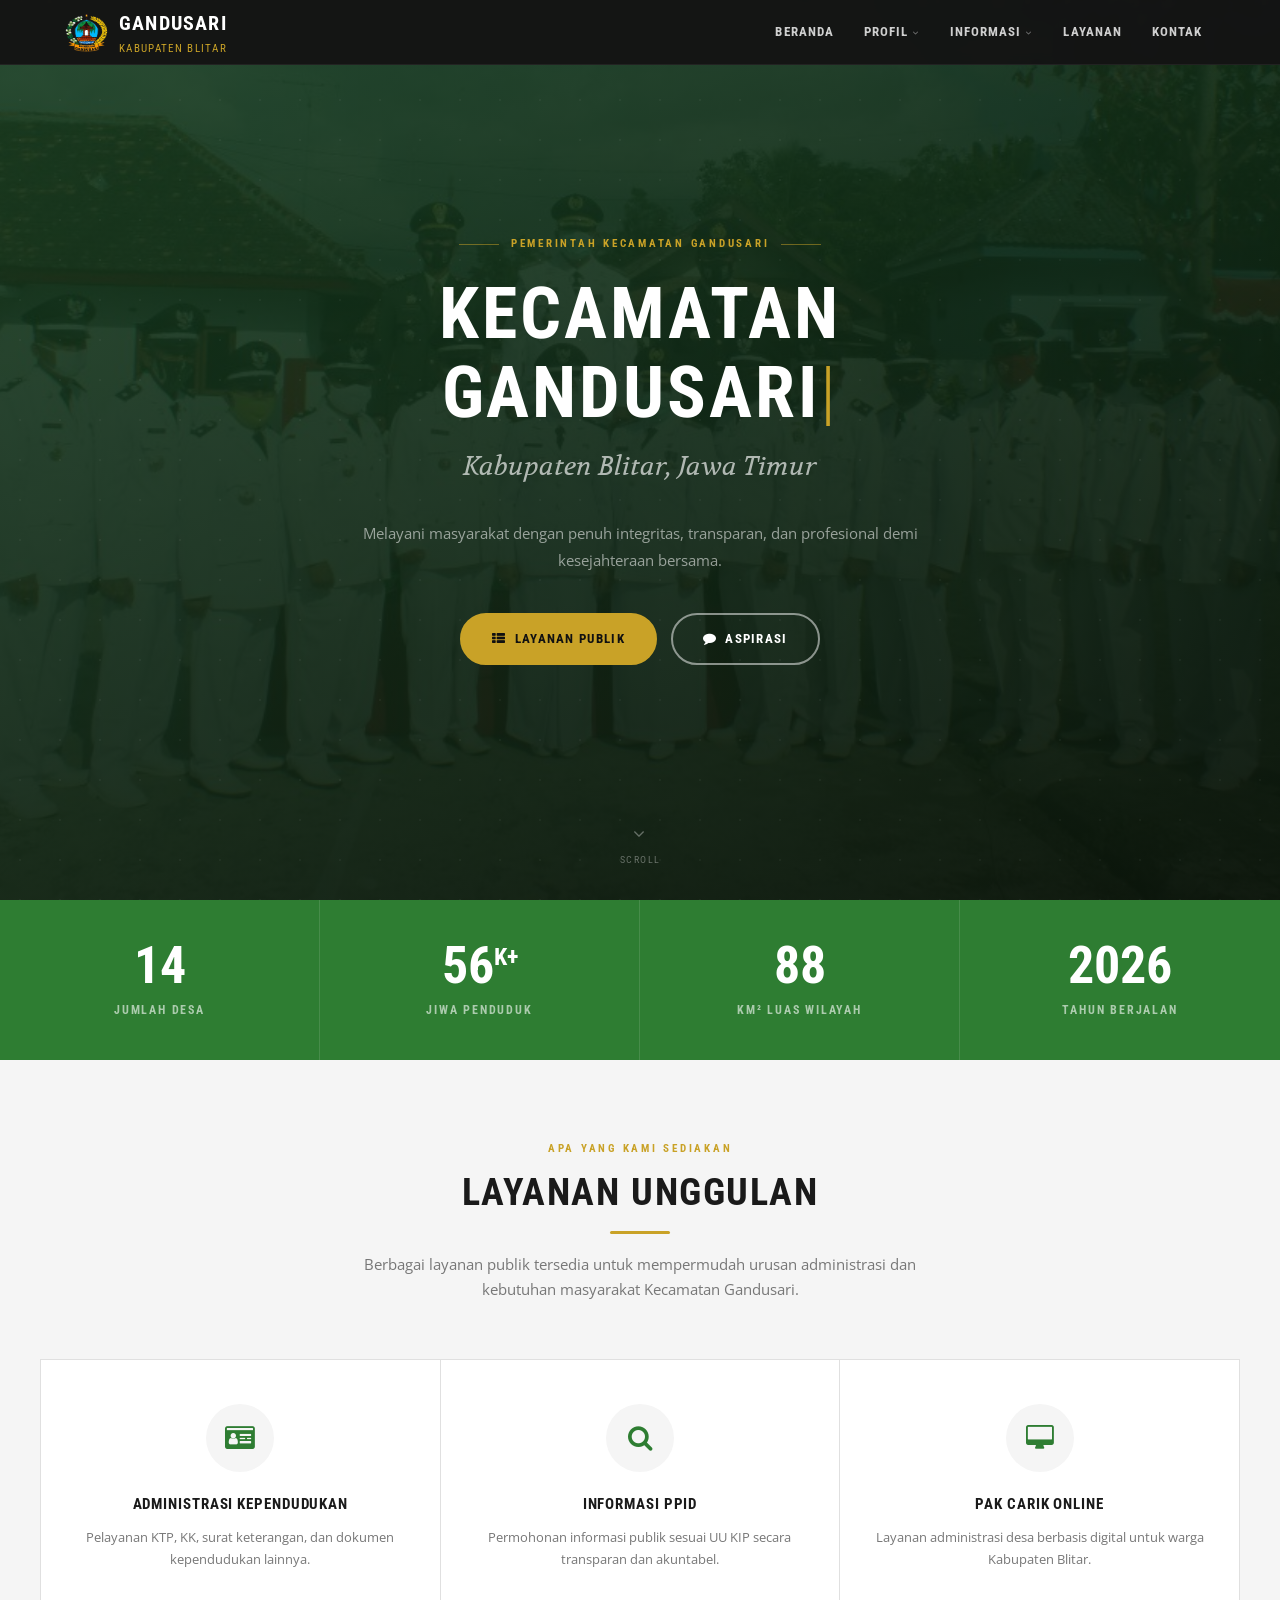
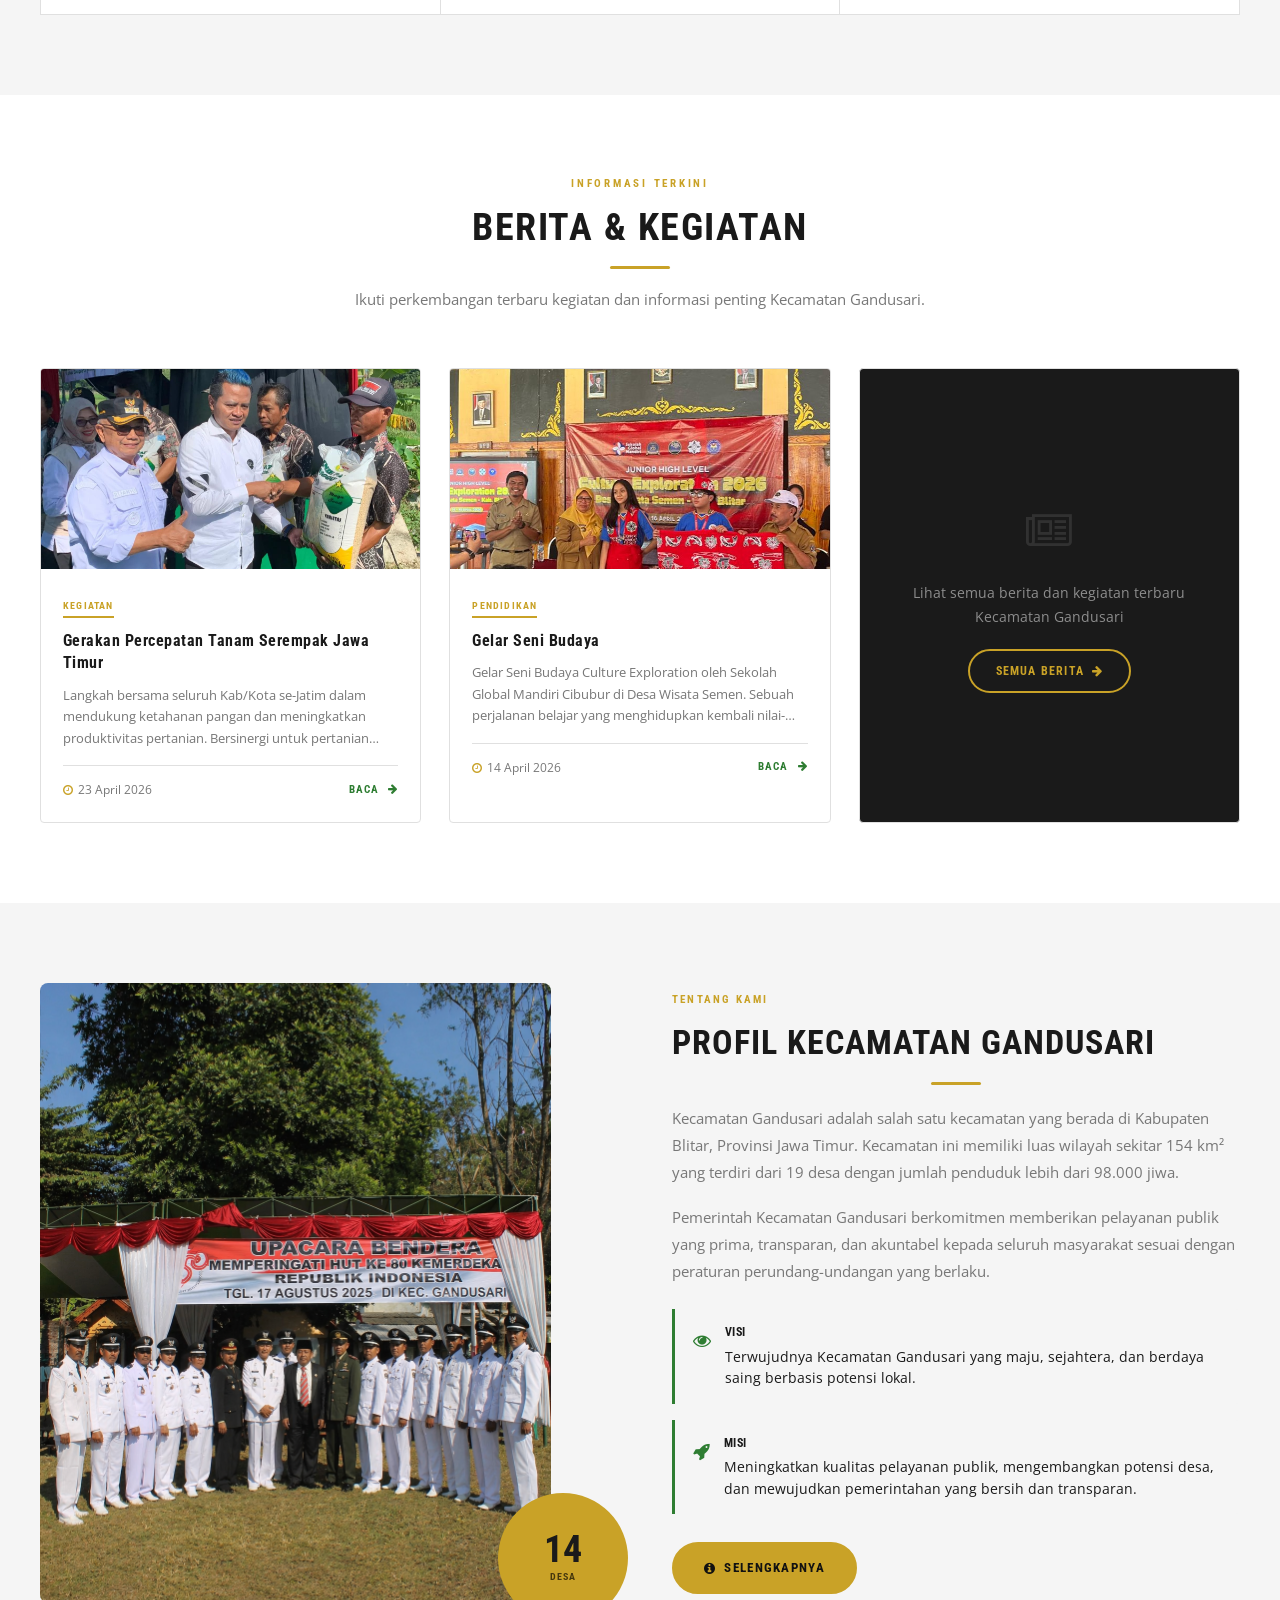
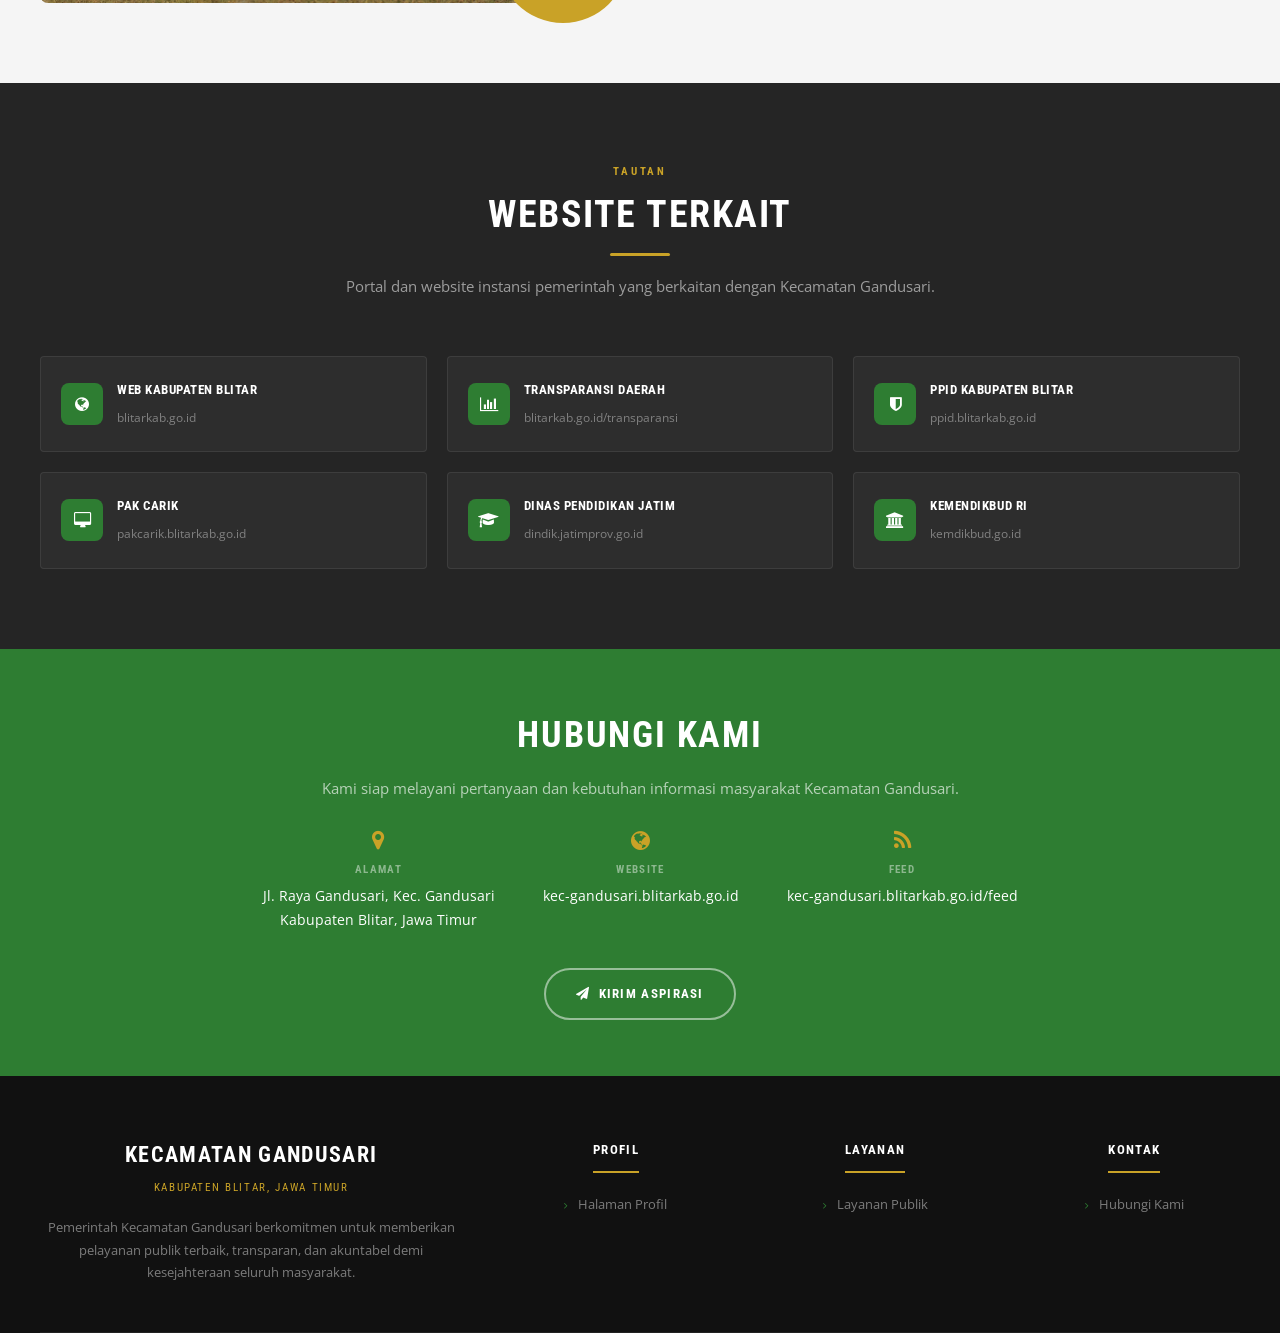
==== index.html @ 4ed790f5 "Add files via upload" ====
<!doctype html>
<html lang="id">
  <head>
    <meta charset="utf-8" />
    <meta name="viewport" content="width=device-width, initial-scale=1" />
    <title>Kecamatan Gandusari – Kabupaten Blitar</title>
    <link
      href="https://fonts.googleapis.com/css2?family=Roboto+Condensed:wght@400;700&family=Volkhov:ital@1&family=Open+Sans:wght@300;400;600;700&display=swap"
      rel="stylesheet"
    />
    <link
      href="https://cdnjs.cloudflare.com/ajax/libs/font-awesome/4.7.0/css/font-awesome.min.css"
      rel="stylesheet"
    />
    <link
      href="https://cdnjs.cloudflare.com/ajax/libs/animate.css/4.1.1/animate.min.css"
      rel="stylesheet"
    />
    <link rel="stylesheet" href="css/style.css" />
  </head>
  <body>
    <!-- PAGE LOADER -->
    <div class="page-loader" id="loader">
      <div class="loader-ring"></div>
    </div>

    <!-- NAVBAR -->
    <nav class="navbar" id="navbar">
      <div class="navbar-inner">
        <a href="index.html" class="navbar-brand">
          <div class="navbar-brand-icon">
            <img src="assets/logo.png" />
          </div>
          <div>
            Gandusari
            <span>Kabupaten Blitar</span>
          </div>
        </a>

        <ul class="nav-menu">
          <li class="nav-item">
            <a class="nav-link" href="index.html">Beranda</a>
          </li>
          <li class="nav-item">
            <a class="nav-link" href="profil.html"
              >Profil <i class="fa fa-angle-down"></i
            ></a>
            <ul class="dropdown-menu">
              <li><a href="profil.html#visi">Visi Misi</a></li>
              <li><a href="profil.html#lokasi">Lokasi</a></li>
              <li><a href="profil.html#peta">Peta Wilayah</a></li>
              <li><a href="tupoksi.html">Tupoksi</a></li>
            </ul>
          </li>
          <li class="nav-item">
            <a class="nav-link" href="#"
              >Informasi <i class="fa fa-angle-down"></i
            ></a>
            <ul class="dropdown-menu">
              <li><a href="berita.html">Berita</a></li>
              <li><a href="galeri.html">Galeri</a></li>
            </ul>
          </li>
          <li class="nav-item">
            <a class="nav-link" href="layanan.html">Layanan</a>
          </li>
          <li class="nav-item">
            <a class="nav-link" href="kontak.html">Kontak</a>
          </li>
        </ul>
      </div>
    </nav>

    <!-- HERO -->
    <section class="hero" id="home">
      <div class="hero-bg"></div>
      <div class="hero-pattern"></div>
      <div class="hero-particles" id="particles"></div>
      <div class="hero-content">
        <div class="hero-eyebrow">Pemerintah Kecamatan Gandusari</div>
        <h1 class="hero-title">Kecamatan<br />Gandusari</h1>
        <p class="hero-subtitle">Kabupaten Blitar, Jawa Timur</p>
        <p class="hero-desc">
          Melayani masyarakat dengan penuh integritas, transparan, dan
          profesional demi kesejahteraan bersama.
        </p>
        <div class="hero-btns">
          <a class="btn btn-gold" href="layanan.html">
            <i class="fa fa-th-list"></i> Layanan Publik
          </a>
          <a class="btn btn-outline-w" href="kontak.html">
            <i class="fa fa-comment"></i> Aspirasi
          </a>
        </div>
      </div>
      <div class="hero-scroll">
        <i class="fa fa-angle-down"></i>
        <span>Scroll</span>
      </div>
    </section>

    <!-- STATS -->
    <div class="stats-row">
      <div class="stat-item reveal stagger-1">
        <div class="stat-num">14</div>
        <div class="stat-label">Jumlah Desa</div>
      </div>
      <div class="stat-item reveal stagger-2">
        <div class="stat-num">56<sup>K+</sup></div>
        <div class="stat-label">Jiwa Penduduk</div>
      </div>
      <div class="stat-item reveal stagger-3">
        <div class="stat-num">88,23</div>
        <div class="stat-label">km² Luas Wilayah</div>
      </div>
      <div class="stat-item reveal stagger-4">
        <div class="stat-num">2026</div>
        <div class="stat-label">Tahun Berjalan</div>
      </div>
    </div>

    <!-- LAYANAN UNGGULAN -->
    <section class="section bg-gray" id="layanan">
      <div class="container">
        <div class="section-heading">
          <div class="eyebrow">Apa yang Kami Sediakan</div>
          <h2>Layanan Unggulan</h2>
          <div class="divider"></div>
          <p>
            Berbagai layanan publik tersedia untuk mempermudah urusan
            administrasi dan kebutuhan masyarakat Kecamatan Gandusari.
          </p>
        </div>
        <div class="service-grid">
          <a href="layanan.html" class="service-box reveal stagger-1">
            <div class="service-icon"><i class="fa fa-id-card"></i></div>
            <h4>Administrasi Kependudukan</h4>
            <p>
              Pelayanan KTP, KK, surat keterangan, dan dokumen kependudukan
              lainnya.
            </p>
          </a>
          <a
            href="https://ppid.blitarkab.go.id/"
            class="service-box reveal stagger-2"
          >
            <div class="service-icon"><i class="fa fa-search"></i></div>
            <h4>Informasi PPID</h4>
            <p>
              Permohonan informasi publik sesuai UU KIP secara transparan dan
              akuntabel.
            </p>
          </a>
          <a
            href="https://pakcarik.blitarkab.go.id/"
            class="service-box reveal stagger-4"
          >
            <div class="service-icon"><i class="fa fa-desktop"></i></div>
            <h4>Pak Carik Online</h4>
            <p>
              Layanan administrasi desa berbasis digital untuk warga Kabupaten
              Blitar.
            </p>
          </a>
        </div>
      </div>
    </section>

    <!-- BERITA TERKINI -->
    <section class="section" id="berita">
      <div class="container">
        <div class="section-heading">
          <div class="eyebrow">Informasi Terkini</div>
          <h2>Berita &amp; Kegiatan</h2>
          <div class="divider"></div>
          <p>
            Ikuti perkembangan terbaru kegiatan dan informasi penting Kecamatan
            Gandusari.
          </p>
        </div>
        <div class="news-grid">
          <!-- BERITA 1 -->
          <div class="news-card reveal stagger-1">
            <div
              class="news-thumb"
              style="background-image: url(assets/berita\ 1.jpg)"
            ></div>
            <div class="news-body">
              <span class="news-category">Kegiatan</span>
              <h4>
                <a href="#">Gerakan Percepatan Tanam Serempak Jawa Timur</a>
              </h4>
              <p>
                Langkah bersama seluruh Kab/Kota se-Jatim dalam mendukung
                ketahanan pangan dan meningkatkan produktivitas pertanian.
                Bersinergi untuk pertanian yang lebih maju dan sejahtera .
              </p>
              <div class="news-meta">
                <span class="news-date"
                  ><i class="fa fa-clock-o"></i>23 April 2026</span
                >
                <a class="read-more" href="berita.html"
                  >Baca <i class="fa fa-arrow-right"></i
                ></a>
              </div>
            </div>
          </div>

          <!-- BERITA 2 -->
          <div class="news-card reveal stagger-2">
            <div
              class="news-thumb"
              style="background-image: url(assets/berita\ 2.jpg)"
            ></div>
            <div class="news-body">
              <span class="news-category">Pendidikan</span>
              <h4><a href="#">Gelar Seni Budaya</a></h4>
              <p>
                Gelar Seni Budaya Culture Exploration oleh Sekolah Global
                Mandiri Cibubur di Desa Wisata Semen. Sebuah perjalanan belajar
                yang menghidupkan kembali nilai-nilai budaya, mempererat
                kebersamaan, dan menumbuhkan cinta terhadap kearifan lokal.
              </p>
              <div class="news-meta">
                <span class="news-date"
                  ><i class="fa fa-clock-o"></i>14 April 2026</span
                >
                <a class="read-more" href="berita.html"
                  >Baca <i class="fa fa-arrow-right"></i
                ></a>
              </div>
            </div>
          </div>

          <!-- CARD LIHAT SEMUA -->
          <div
            class="news-card reveal stagger-3"
            style="
              display: flex;
              align-items: center;
              justify-content: center;
              background: var(--dark);
              min-height: 320px;
            "
          >
            <div style="text-align: center; padding: 32px">
              <div
                style="
                  font-size: 40px;
                  color: rgba(255, 255, 255, 0.1);
                  margin-bottom: 16px;
                "
              >
                <i class="fa fa-newspaper-o"></i>
              </div>
              <p
                style="
                  color: rgba(255, 255, 255, 0.5);
                  font-size: 14px;
                  margin-bottom: 20px;
                "
              >
                Lihat semua berita dan kegiatan terbaru Kecamatan Gandusari
              </p>
              <a
                class="btn btn-outline-gold"
                href="berita.html"
                style="display: inline-flex; align-items: center; gap: 8px"
              >
                Semua Berita <i class="fa fa-arrow-right"></i>
              </a>
            </div>
          </div>
        </div>
      </div>
    </section>

    <!-- PROFIL / ABOUT -->
    <section class="section bg-gray" id="profil">
      <div class="container">
        <div class="about-grid">
          <div class="about-img-wrap reveal reveal-left">
            <div
              class="home-img"
              style="background-image: url(&quot;assets/foto profil.png&quot;)"
            ></div>
            <div class="about-badge">
              <strong>14</strong>
              <span>Desa</span>
            </div>
          </div>
          <div class="about-content reveal reveal-right">
            <div class="eyebrow">Tentang Kami</div>
            <h2>Profil Kecamatan Gandusari</h2>
            <div class="divider"></div>
            <p>
              Kecamatan Gandusari adalah salah satu kecamatan yang berada di
              Kabupaten Blitar, Provinsi Jawa Timur. Kecamatan ini memiliki luas
              wilayah sekitar 154 km² yang terdiri dari 19 desa dengan jumlah
              penduduk lebih dari 98.000 jiwa.
            </p>
            <p>
              Pemerintah Kecamatan Gandusari berkomitmen memberikan pelayanan
              publik yang prima, transparan, dan akuntabel kepada seluruh
              masyarakat sesuai dengan peraturan perundang-undangan yang
              berlaku.
            </p>
            <div class="visi-misi">
              <div class="vm-item">
                <div class="vm-icon"><i class="fa fa-eye"></i></div>
                <div class="vm-text">
                  <strong>Visi</strong>
                  Terwujudnya Kecamatan Gandusari yang maju, sejahtera, dan
                  berdaya saing berbasis potensi lokal.
                </div>
              </div>
              <div class="vm-item">
                <div class="vm-icon"><i class="fa fa-rocket"></i></div>
                <div class="vm-text">
                  <strong>Misi</strong>
                  Meningkatkan kualitas pelayanan publik, mengembangkan potensi
                  desa, dan mewujudkan pemerintahan yang bersih dan transparan.
                </div>
              </div>
            </div>
            <div style="margin-top: 28px">
              <a
                class="btn btn-gold"
                href="profil.html"
                style="display: inline-flex; align-items: center; gap: 8px"
              >
                <i class="fa fa-info-circle"></i> Selengkapnya
              </a>
            </div>
          </div>
        </div>
      </div>
    </section>

    <!-- WEBSITE TERKAIT -->
    <section class="section bg-dark2" id="terkait">
      <div class="container">
        <div class="section-heading light">
          <div class="eyebrow">Tautan</div>
          <h2>Website Terkait</h2>
          <div class="divider"></div>
          <p>
            Portal dan website instansi pemerintah yang berkaitan dengan
            Kecamatan Gandusari.
          </p>
        </div>
        <div class="links-grid">
          <a
            class="link-card reveal stagger-1"
            href="http://www.blitarkab.go.id/"
          >
            <div class="link-card-icon"><i class="fa fa-globe"></i></div>
            <div>
              <h5>Web Kabupaten Blitar</h5>
              <span>blitarkab.go.id</span>
            </div>
          </a>
          <a
            class="link-card reveal stagger-2"
            href="http://www.blitarkab.go.id/transparansi"
          >
            <div class="link-card-icon"><i class="fa fa-bar-chart"></i></div>
            <div>
              <h5>Transparansi Daerah</h5>
              <span>blitarkab.go.id/transparansi</span>
            </div>
          </a>
          <a
            class="link-card reveal stagger-3"
            href="http://ppid.blitarkab.go.id/"
          >
            <div class="link-card-icon"><i class="fa fa-shield"></i></div>
            <div>
              <h5>PPID Kabupaten Blitar</h5>
              <span>ppid.blitarkab.go.id</span>
            </div>
          </a>
          <a
            class="link-card reveal stagger-4"
            href="https://pakcarik.blitarkab.go.id/"
          >
            <div class="link-card-icon"><i class="fa fa-desktop"></i></div>
            <div>
              <h5>Pak Carik</h5>
              <span>pakcarik.blitarkab.go.id</span>
            </div>
          </a>
          <a
            class="link-card reveal stagger-5"
            href="http://dindik.jatimprov.go.id/"
          >
            <div class="link-card-icon">
              <i class="fa fa-graduation-cap"></i>
            </div>
            <div>
              <h5>Dinas Pendidikan Jatim</h5>
              <span>dindik.jatimprov.go.id</span>
            </div>
          </a>
          <a
            class="link-card reveal stagger-6"
            href="https://www.kemdikbud.go.id/"
          >
            <div class="link-card-icon"><i class="fa fa-university"></i></div>
            <div>
              <h5>Kemendikbud RI</h5>
              <span>kemdikbud.go.id</span>
            </div>
          </a>
        </div>
      </div>
    </section>

    <!-- CONTACT -->
    <section class="contact-strip" id="kontak">
      <div class="container">
        <h2>Hubungi Kami</h2>
        <p>
          Kami siap melayani pertanyaan dan kebutuhan informasi masyarakat
          Kecamatan Gandusari.
        </p>
        <div class="contact-items">
          <div class="contact-item">
            <div class="fa fa-map-marker"></div>
            <h6>Alamat</h6>
            <p>
              Jl. Raya Gandusari, Kec. Gandusari<br />Kabupaten Blitar, Jawa
              Timur
            </p>
          </div>
          <div class="contact-item">
            <div class="fa fa-globe"></div>
            <h6>Website</h6>
            <p>kec-gandusari.blitarkab.go.id</p>
          </div>
          <div class="contact-item">
            <div class="fa fa-rss"></div>
            <h6>Feed</h6>
            <p>kec-gandusari.blitarkab.go.id/feed</p>
          </div>
        </div>
        <a
          class="btn btn-outline-w"
          href="https://kec-gandusari.blitarkab.go.id/aspirasi-2/"
          style="display: inline-flex; align-items: center; gap: 8px"
        >
          <i class="fa fa-paper-plane"></i> Kirim Aspirasi
        </a>
      </div>
    </section>

    <!-- FOOTER -->
    <footer>
      <div class="footer-grid">
        <!-- BRAND -->
        <div class="footer-brand">
          <h3>Kecamatan Gandusari</h3>
          <div class="sub">Kabupaten Blitar, Jawa Timur</div>
          <p>
            Pemerintah Kecamatan Gandusari berkomitmen untuk memberikan
            pelayanan publik terbaik, transparan, dan akuntabel demi
            kesejahteraan seluruh masyarakat.
          </p>
        </div>

        <!-- PROFIL -->
        <div class="footer-col">
          <h5>Profil</h5>
          <ul>
            <li>
              <a href="profil.html">
                <i class="fa fa-angle-right"></i> Halaman Profil
              </a>
            </li>
          </ul>
        </div>

        <!-- LAYANAN -->
        <div class="footer-col">
          <h5>Layanan</h5>
          <ul>
            <li>
              <a href="layanan.html">
                <i class="fa fa-angle-right"></i> Layanan Publik
              </a>
            </li>
          </ul>
        </div>

        <!-- KONTAK (GANTI LAPORAN) -->
        <div class="footer-col">
          <h5>Kontak</h5>
          <ul>
            <li>
              <a href="kontak.html">
                <i class="fa fa-angle-right"></i> Hubungi Kami
              </a>
            </li>
          </ul>
        </div>
      </div>
    </footer>

    <!-- SCROLL UP -->
    <div class="scroll-up" id="scrollUp">
      <a href="#home"><i class="fa fa-angle-double-up"></i></a>
    </div>

    <script src="js/script.js"></script>
  </body>
</html>
---- css/style.css ----
/* ── 01. RESET & BASE ── */
*,
*::before,
*::after {
  box-sizing: border-box;
  margin: 0;
  padding: 0;
}
html {
  scroll-behavior: smooth;
}
body {
  font-family: "Open Sans", sans-serif;
  font-weight: 400;
  font-size: 15px;
  line-height: 1.7;
  color: #333;
  background: #fff;
}
a {
  text-decoration: none;
  color: inherit;
  transition: color 0.2s;
}
img {
  max-width: 100%;
  height: auto;
  display: block;
}
ul {
  list-style: none;
}

/* ── 02. VARIABLES ── */
:root {
  --dark: #1a1a1a;
  --dark2: #252525;
  --green: #2e7d32;
  --green2: #1b5e20;
  --gold: #c9a227;
  --gray: #f5f5f5;
  --gray2: #e0e0e0;
  --text-muted: #777;
  --white: #ffffff;
  --font-alt: "Roboto Condensed", sans-serif;
  --font-serif: "Volkhov", serif;
}

/* ── 03. TYPOGRAPHY HELPER ── */
.eyebrow {
  font-family: var(--font-alt);
  font-size: 11px;
  font-weight: 700;
  letter-spacing: 0.25em;
  text-transform: uppercase;
  color: var(--gold);
  margin-bottom: 12px;
}
.divider {
  width: 60px;
  height: 3px;
  background: var(--gold);
  margin: 0 auto 18px;
  border-radius: 2px;
  transform-origin: left;
  transform: scaleX(0);
  transition: transform 0.7s 0.2s cubic-bezier(0.22, 1, 0.36, 1);
}
.visible-section .divider,
.reveal.visible ~ .divider,
.section-heading.animate-in .divider {
  transform: scaleX(1);
}

/* ── 04. PAGE LOADER ── */
.page-loader {
  position: fixed;
  inset: 0;
  background: var(--dark);
  z-index: 9999;
  display: flex;
  align-items: center;
  justify-content: center;
  transition: opacity 0.5s;
}
.page-loader.hidden {
  opacity: 0;
  pointer-events: none;
}
.loader-ring {
  width: 48px;
  height: 48px;
  border: 3px solid rgba(255, 255, 255, 0.15);
  border-top-color: var(--gold);
  border-radius: 50%;
  animation: spin 0.8s linear infinite;
}
@keyframes spin {
  to {
    transform: rotate(360deg);
  }
}

/* ── 05. NAVBAR & DROPDOWN ── */
.navbar {
  position: fixed;
  top: 0;
  left: 0;
  right: 0;
  z-index: 1000;
  background: rgba(20, 20, 20, 0.97);
  backdrop-filter: blur(6px);
  border-bottom: 1px solid rgba(255, 255, 255, 0.06);
  transition: background 0.3s;
}
.navbar-inner {
  max-width: 1200px;
  margin: 0 auto;
  padding: 0 24px;
  display: flex;
  align-items: center;
  justify-content: space-between;
  height: 64px;
}
.navbar-brand {
  font-family: var(--font-alt);
  font-size: 20px;
  font-weight: 700;
  color: var(--white);
  letter-spacing: 0.06em;
  text-transform: uppercase;
  display: flex;
  align-items: center;
  gap: 10px;
}
.navbar-brand-icon {
  width: 45px;
  height: 50px;
  background: transparent;
  border-radius: 0;
  display: flex;
  align-items: center;
  justify-content: center;
  animation: iconHeartbeat 3s ease-in-out infinite;
}
.navbar-brand-icon svg {
  width: 18px;
  height: 18px;
  fill: white;
}
.navbar-brand span {
  color: var(--gold);
  font-size: 11px;
  display: block;
  font-weight: 400;
  letter-spacing: 0.12em;
}

.nav-menu {
  display: flex;
  align-items: center;
  gap: 2px;
}
.nav-item {
  position: relative;
}
.nav-link {
  position: relative;
  display: flex;
  align-items: center;
  gap: 5px;
  padding: 8px 14px;
  font-family: var(--font-alt);
  font-size: 13px;
  font-weight: 700;
  letter-spacing: 0.08em;
  text-transform: uppercase;
  color: rgba(255, 255, 255, 0.8);
  border-radius: 5px;
  transition:
    color 0.2s,
    background 0.2s;
}
.nav-link:hover,
.nav-item.active .nav-link {
  color: var(--gold);
  background: rgba(255, 255, 255, 0.05);
}
.nav-link .fa {
  font-size: 9px;
  opacity: 0.6;
}
.nav-link::after {
  content: "";
  position: absolute;
  bottom: 2px;
  left: 14px;
  right: 14px;
  height: 2px;
  background: var(--gold);
  transform: scaleX(0);
  transform-origin: left;
  transition: transform 0.25s cubic-bezier(0.22, 1, 0.36, 1);
}
.nav-link:hover::after {
  transform: scaleX(1);
}

.dropdown-menu {
  display: none;
  position: absolute;
  top: calc(100% + 8px);
  left: 0;
  background: var(--dark2);
  border: 1px solid rgba(255, 255, 255, 0.08);
  border-radius: 6px;
  min-width: 220px;
  box-shadow: 0 12px 40px rgba(0, 0, 0, 0.4);
  overflow: hidden;
  top: 100%;
}
.nav-item:hover .dropdown-menu {
  display: block;
}
.dropdown-menu a {
  display: block;
  padding: 8px 12px;
  font-size: 12.5px;
  font-family: var(--font-alt);
  letter-spacing: 0.04em;
  text-transform: uppercase;
  color: rgba(255, 255, 255, 0.7);
  border-bottom: 1px solid rgba(255, 255, 255, 0.05);
  transition:
    color 0.15s,
    background 0.15s,
    padding-left 0.15s;
}
.dropdown-menu a:last-child {
  border-bottom: none;
}
.dropdown-menu a:hover {
  color: var(--gold);
  background: rgba(255, 255, 255, 0.04);
  padding-left: 24px;
}

/* ── 06. BUTTONS ── */
.btn {
  position: relative;
  overflow: hidden;
  display: inline-flex;
  align-items: center;
  gap: 8px;
  padding: 13px 30px;
  font-family: var(--font-alt);
  font-size: 13px;
  font-weight: 700;
  letter-spacing: 0.1em;
  text-transform: uppercase;
  border-radius: 30px;
  transition: all 0.25s;
  cursor: pointer;
  border: 2px solid transparent;
}
.btn::after {
  content: "";
  position: absolute;
  inset: 0;
  background: radial-gradient(
    circle,
    rgba(255, 255, 255, 0.35) 0%,
    transparent 70%
  );
  transform: scale(0);
  opacity: 0;
  transition:
    transform 0.5s,
    opacity 0.5s;
  border-radius: inherit;
}
.btn:active::after {
  transform: scale(2);
  opacity: 1;
  transition: 0s;
}

.btn-gold {
  background: var(--gold);
  color: #111;
  border-color: var(--gold);
}
.btn-gold:hover {
  background: #e0b52a;
  border-color: #e0b52a;
  transform: translateY(-2px);
}

.btn-outline-w {
  background: transparent;
  color: white;
  border-color: rgba(255, 255, 255, 0.5);
}
.btn-outline-w:hover {
  background: rgba(255, 255, 255, 0.1);
  border-color: white;
  transform: translateY(-2px);
}

.btn-outline-gold {
  background: transparent;
  color: var(--gold);
  border: 2px solid var(--gold);
  padding: 10px 26px;
  border-radius: 30px;
  font-family: var(--font-alt);
  font-size: 12px;
  font-weight: 700;
  letter-spacing: 0.1em;
  text-transform: uppercase;
  white-space: nowrap;
  transition: all 0.2s;
}
.btn-outline-gold:hover {
  background: var(--gold);
  color: #111;
}

.btn-outline-green {
  display: inline-flex;
  align-items: center;
  gap: 8px;
  padding: 12px 22px;
  border-radius: 30px;
  border: 2px solid var(--green2);
  color: var(--green2);
  background: transparent;
  font-family: var(--font-alt);
  font-size: 12px;
  font-weight: 700;
  letter-spacing: 0.08em;
  text-transform: uppercase;
  transition: 0.3s ease;
  cursor: pointer;
}
.btn-outline-green i {
  font-size: 14px;
}
.btn-outline-green:hover {
  background: var(--green2);
  color: #fff;
  transform: translateY(-2px);
  box-shadow: 0 8px 20px rgba(16, 93, 45, 0.25);
}

/* ── 07. HERO / PARALLAX ── */
.hero {
  position: relative;
  min-height: 100vh;
  display: flex;
  align-items: center;
  justify-content: center;
  text-align: center;
  overflow: hidden;
  background: var(--dark2);
}
.hero-bg {
  position: absolute;
  inset: 0;
  background:
    linear-gradient(
      160deg,
      rgba(20, 60, 30, 0.88) 0%,
      rgba(10, 20, 10, 0.96) 100%
    ),
    url("../assets/hero.jpg") center/cover no-repeat;
  animation: heroBgZoom 18s ease-in-out infinite alternate;
}
.hero-pattern {
  position: absolute;
  inset: 0;
  background-image: radial-gradient(
    rgba(255, 255, 255, 0.04) 1px,
    transparent 1px
  );
  background-size: 40px 40px;
  animation: patternDrift 30s linear infinite;
}
.hero-content {
  position: relative;
  z-index: 1;
  max-width: 820px;
  padding: 0 24px;
}
.hero-eyebrow {
  font-family: var(--font-alt);
  font-size: 11px;
  font-weight: 700;
  letter-spacing: 0.25em;
  text-transform: uppercase;
  color: var(--gold);
  margin-bottom: 20px;
  display: flex;
  align-items: center;
  justify-content: center;
  gap: 12px;
  opacity: 0;
  animation: fadeSlideUp 0.8s 0.3s cubic-bezier(0.22, 1, 0.36, 1) forwards;
}
.hero-eyebrow::before,
.hero-eyebrow::after {
  content: "";
  width: 40px;
  height: 1px;
  background: var(--gold);
  opacity: 0.5;
}
.hero-title {
  font-family: var(--font-alt);
  font-size: clamp(36px, 6vw, 72px);
  font-weight: 700;
  letter-spacing: 0.04em;
  text-transform: uppercase;
  color: var(--white);
  line-height: 1.1;
  margin-bottom: 12px;
  opacity: 0;
  animation: fadeSlideUp 0.9s 0.5s cubic-bezier(0.22, 1, 0.36, 1) forwards;
}
.hero-title::after {
  content: "|";
  color: var(--gold);
  animation: cursorBlink 1s step-end infinite;
  font-weight: 300;
}
.hero-title.typed::after {
  display: none;
}
.hero-subtitle {
  font-family: var(--font-serif);
  font-style: italic;
  font-size: clamp(18px, 2.5vw, 26px);
  color: rgba(255, 255, 255, 0.65);
  margin-bottom: 32px;
  opacity: 0;
  animation: fadeSlideUp 0.8s 0.7s cubic-bezier(0.22, 1, 0.36, 1) forwards;
}
.hero-desc {
  font-size: 15px;
  color: rgba(255, 255, 255, 0.55);
  max-width: 560px;
  margin: 0 auto 40px;
  line-height: 1.75;
  opacity: 0;
  animation: fadeSlideUp 0.8s 0.85s cubic-bezier(0.22, 1, 0.36, 1) forwards;
}
.hero-btns {
  display: flex;
  justify-content: center;
  gap: 14px;
  flex-wrap: wrap;
  opacity: 0;
  animation: fadeSlideUp 0.8s 1s cubic-bezier(0.22, 1, 0.36, 1) forwards;
}
.hero-scroll {
  position: absolute;
  bottom: 32px;
  left: 50%;
  transform: translateX(-50%);
  display: flex;
  flex-direction: column;
  align-items: center;
  gap: 8px;
  color: rgba(255, 255, 255, 0.35);
  font-family: var(--font-alt);
  font-size: 10px;
  letter-spacing: 0.15em;
  text-transform: uppercase;
  animation: bounce 2s infinite;
  opacity: 0;
  animation: fadeIn 1s 1.3s ease forwards;
}
.hero-scroll .fa {
  font-size: 18px;
}

.hero-particles {
  position: absolute;
  inset: 0;
  pointer-events: none;
  overflow: hidden;
}
.particle {
  position: absolute;
  width: 3px;
  height: 3px;
  background: rgba(201, 162, 39, 0.5);
  border-radius: 50%;
  animation: float linear infinite;
}

/* ── 08. CALLOUT BAR ── */
.callout-bar {
  background: var(--green2);
  padding: 22px 24px;
  overflow: hidden;
}
.callout-inner {
  max-width: 1200px;
  margin: 0 auto;
  display: flex;
  align-items: center;
  justify-content: space-between;
  gap: 20px;
  flex-wrap: wrap;
}
.callout-text h4 {
  font-family: var(--font-alt);
  font-size: 18px;
  font-weight: 700;
  color: white;
  letter-spacing: 0.04em;
  text-transform: uppercase;
}
.callout-text p {
  font-size: 13px;
  color: rgba(255, 255, 255, 0.65);
  margin-top: 3px;
}

/* ── 09. SECTION & CONTAINER BASE ── */
.section {
  padding: 80px 24px;
}
.section-sm {
  padding: 48px 24px;
}
.container {
  max-width: 1200px;
  margin: 0 auto;
}
.bg-gray {
  background: var(--gray);
}
.bg-dark {
  background: var(--dark);
}
.bg-dark2 {
  background: var(--dark2);
}

.section-heading {
  text-align: center;
  margin-bottom: 56px;
  overflow: visible;
}
.section-heading .eyebrow {
  font-family: var(--font-alt);
  font-size: 11px;
  font-weight: 700;
  letter-spacing: 0.25em;
  text-transform: uppercase;
  color: var(--gold);
  margin-bottom: 12px;
}
.section-heading h2 {
  font-family: var(--font-alt);
  font-size: 38px;
  font-weight: 700;
  letter-spacing: 0.04em;
  text-transform: uppercase;
  color: var(--dark);
  line-height: 1.15;
  margin-bottom: 16px;
}
.section-heading.light h2 {
  color: white;
}
.section-heading .divider {
  width: 60px;
  height: 3px;
  background: var(--gold);
  margin: 0 auto 18px;
  border-radius: 2px;
}
.section-heading p {
  font-size: 15px;
  color: var(--text-muted);
  max-width: 600px;
  margin: 0 auto;
}
.section-heading.light p {
  color: rgba(255, 255, 255, 0.55);
}

/* ── 10. STATS ROW ── */
.stats-row {
  display: grid;
  grid-template-columns: repeat(4, 1fr);
  background: var(--green);
}
.stat-item {
  padding: 40px 24px;
  text-align: center;
  border-right: 1px solid rgba(255, 255, 255, 0.12);
}
.stat-item:last-child {
  border-right: none;
}
.stat-num {
  font-family: var(--font-alt);
  font-size: 52px;
  font-weight: 700;
  color: white;
  line-height: 1;
  margin-bottom: 8px;
}
.stat-num sup {
  font-size: 24px;
  vertical-align: super;
}
.stat-label {
  font-family: var(--font-alt);
  font-size: 12px;
  font-weight: 700;
  letter-spacing: 0.15em;
  text-transform: uppercase;
  color: rgba(255, 255, 255, 0.6);
}
.stat-item.counted .stat-num {
  animation: statPop 0.4s cubic-bezier(0.34, 1.56, 0.64, 1);
}

/* ── 11. LAYANAN UNGGULAN (SERVICE GRID) ── */
.service-grid {
  display: grid;
  grid-template-columns: repeat(3, 1fr);
  gap: 1px;
  background: var(--gray2);
  border: 1px solid var(--gray2);
}
.service-box {
  background: white;
  padding: 44px 32px;
  text-align: center;
  transition:
    background 0.25s,
    color 0.25s;
  cursor: pointer;
}
.service-box:hover {
  background: var(--dark);
}
.service-icon {
  width: 68px;
  height: 68px;
  background: var(--gray);
  border-radius: 50%;
  display: flex;
  align-items: center;
  justify-content: center;
  margin: 0 auto 20px;
  font-size: 26px;
  color: var(--green);
  transition:
    background 0.25s,
    color 0.25s;
}
.service-box:hover .service-icon {
  background: var(--green);
  color: white;
  animation: iconSpin 0.5s cubic-bezier(0.34, 1.56, 0.64, 1);
}
.service-box h4 {
  font-family: var(--font-alt);
  font-size: 15px;
  font-weight: 700;
  letter-spacing: 0.06em;
  text-transform: uppercase;
  color: var(--dark);
  margin-bottom: 10px;
  transition: color 0.25s;
}
.service-box:hover h4 {
  color: white;
}
.service-box p {
  font-size: 13px;
  color: var(--text-muted);
  line-height: 1.65;
  transition: color 0.25s;
}
.service-box:hover p {
  color: rgba(255, 255, 255, 0.55);
}

/* ── 12. LAYANAN PAGE (layanan.html) ── */

/* 12a. Layanan Grid & Card */
.layanan-grid {
  display: flex;
  flex-wrap: wrap;
  justify-content: center;
  gap: 28px;
  max-width: 1000px;
  margin: 0 auto;
}
.layanan-card {
  width: 300px;
  min-height: 205px;
  background: #fff;
  padding: 32px 24px;
  border: none;
  border-bottom: 4px solid transparent;
  border-radius: 18px;
  box-shadow: 0 12px 35px rgba(32, 32, 32, 0.08);
  text-align: left;
  cursor: pointer;
  font-family: inherit;
  transition:
    transform 0.3s ease,
    box-shadow 0.3s ease,
    border-color 0.3s ease;
}
.layanan-card:hover,
.layanan-card.active {
  transform: translateY(-8px);
  border-bottom-color: var(--gold);
  box-shadow: 0 20px 45px rgba(0, 0, 0, 0.12);
}
.layanan-icon {
  width: 64px;
  height: 64px;
  background: var(--green2);
  color: #fff;
  border-radius: 50%;
  display: flex;
  align-items: center;
  justify-content: center;
  font-size: 26px;
  margin-bottom: 20px;
}
.layanan-card h3 {
  font-family: var(--font-alt);
  font-size: 21px;
  color: var(--dark);
  margin-bottom: 12px;
}
.layanan-card p {
  font-size: 14px;
  line-height: 1.7;
  color: #666;
}

/* 12b. Layanan Detail Interaktif */
.layanan-detail-wrap {
  max-width: 1000px;
  margin: 45px auto 0;
  scroll-margin-top: 120px;
}
.layanan-detail {
  display: none;
  background: #fff;
  padding: 38px;
  border-left: 5px solid var(--green2);
  border-radius: 20px;
  box-shadow: 0 15px 45px rgba(0, 0, 0, 0.09);
  animation: fadeLayanan 0.35s ease;
}
.layanan-detail.active {
  display: block;
}
.layanan-detail h3 {
  font-family: var(--font-alt);
  font-size: 30px;
  color: var(--dark);
  margin-bottom: 14px;
}
.layanan-detail h4 {
  font-size: 18px;
  margin: 25px 0 10px;
  color: var(--green2);
}
.layanan-detail p {
  color: #666;
  line-height: 1.8;
  margin-bottom: 15px;
}
.layanan-detail ul {
  list-style: disc;
  margin: 0 0 15px 20px;
  padding: 0;
}
.layanan-detail li {
  color: #555;
  margin-bottom: 8px;
  line-height: 1.6;
}
.layanan-actions {
  display: flex;
  flex-wrap: wrap;
  gap: 12px;
  margin-top: 18px;
}
.layanan-detail > .btn,
.layanan-actions .btn {
  margin-top: 0;
}

/* 12c. Alur Pelayanan */
.alur-section {
  background: #fff;
  position: relative;
}
.alur-grid {
  display: grid;
  grid-template-columns: repeat(4, 1fr);
  gap: 24px;
  max-width: 1100px;
  margin: 0 auto;
  position: relative;
  overflow: visible;
}
.alur-item {
  background: #fff;
  padding: 34px 24px 30px;
  border-top: 4px solid var(--green2);
  border-radius: 20px;
  box-shadow: 0 14px 38px rgba(0, 0, 0, 0.08);
  position: relative;
  overflow: visible;
  min-height: 245px;
  transition:
    transform 0.3s ease,
    box-shadow 0.3s ease,
    border-color 0.3s ease;
}
.alur-item::before {
  content: "";
  position: absolute;
  right: -15px;
  top: -15px;
  width: 80px;
  height: 80px;
  background: rgba(16, 93, 45, 0.06);
  border-radius: 50%;
  z-index: 1;
}
.alur-item:hover {
  transform: translateY(-8px);
  border-top-color: var(--gold);
  box-shadow: 0 22px 48px rgba(0, 0, 0, 0.12);
}
.alur-number {
  font-family: var(--font-alt);
  font-size: 42px;
  font-weight: 700;
  color: rgba(16, 93, 45, 0.13);
  position: absolute;
  right: 22px;
  top: 16px;
  z-index: 2;
}
.alur-icon {
  width: 62px;
  height: 62px;
  background: var(--green2);
  color: #fff;
  border-radius: 50%;
  display: flex;
  align-items: center;
  justify-content: center;
  font-size: 24px;
  margin-bottom: 22px;
  position: relative;
  z-index: 2;
}
.alur-item h4,
.alur-item p {
  position: relative;
  z-index: 2;
}
.alur-item h4 {
  font-family: var(--font-alt);
  font-size: 22px;
  color: var(--dark);
  margin-bottom: 12px;
}
.alur-item p {
  font-size: 14px;
  color: #666;
  line-height: 1.7;
}

/* Panah interaktif antar alur (desktop only) */
@media (min-width: 993px) {
  .alur-item:not(:last-child)::after {
    content: "\f061";
    font-family: FontAwesome;
    position: absolute;
    top: 50%;
    right: -34px;
    transform: translateY(-50%) scale(0.5);
    width: 46px;
    height: 46px;
    background: var(--gold);
    color: #fff;
    border-radius: 50%;
    display: flex;
    align-items: center;
    justify-content: center;
    font-size: 17px;
    opacity: 0;
    z-index: 20;
    box-shadow: 0 10px 25px rgba(0, 0, 0, 0.18);
    transition: 0.3s ease;
  }
  .alur-item:hover::after {
    opacity: 1;
    right: -28px;
    transform: translateY(-50%) scale(1.08);
    background: var(--green2);
  }
}

/* ── 13. NEWS SECTION ── */
.news-grid {
  display: grid;
  grid-template-columns: repeat(3, 1fr);
  gap: 28px;
}
.news-card {
  background: white;
  border: 1px solid var(--gray2);
  border-radius: 4px;
  overflow: hidden;
  transition:
    transform 0.25s,
    box-shadow 0.25s;
}
.news-card:hover {
  transform: translateY(-6px);
  box-shadow: 0 20px 50px rgba(0, 0, 0, 0.1);
}
.news-thumb {
  width: 100%;
  height: 200px;
  background: var(--gray);
  display: flex;
  align-items: center;
  justify-content: center;
  font-size: 48px;
  color: var(--gray2);
  background-size: cover;
  background-position: center;
  transition: transform 0.5s cubic-bezier(0.22, 1, 0.36, 1);
  transform-origin: center;
}
.news-card:hover .news-thumb {
  transform: scale(1.05);
}
.news-body {
  padding: 22px;
}
.news-category {
  display: inline-block;
  font-family: var(--font-alt);
  font-size: 10px;
  font-weight: 700;
  letter-spacing: 0.12em;
  text-transform: uppercase;
  color: var(--gold);
  border-bottom: 2px solid var(--gold);
  padding-bottom: 2px;
  margin-bottom: 12px;
}
.news-body h4 {
  font-family: var(--font-alt);
  font-size: 16px;
  font-weight: 700;
  letter-spacing: 0.03em;
  color: var(--dark);
  margin-bottom: 10px;
  line-height: 1.4;
  display: -webkit-box;
  -webkit-line-clamp: 2;
  -webkit-box-orient: vertical;
  overflow: hidden;
}
.news-body h4 a:hover {
  color: var(--green);
}
.news-body p {
  font-size: 13px;
  color: var(--text-muted);
  line-height: 1.65;
  margin-bottom: 16px;
  display: -webkit-box;
  -webkit-line-clamp: 3;
  -webkit-box-orient: vertical;
  overflow: hidden;
}
.news-meta {
  display: flex;
  align-items: center;
  justify-content: space-between;
  border-top: 1px solid var(--gray2);
  padding-top: 14px;
}
.news-date {
  font-size: 11.5px;
  color: var(--text-muted);
}
.news-date .fa {
  margin-right: 5px;
  color: var(--gold);
}
.read-more {
  font-family: var(--font-alt);
  font-size: 11px;
  font-weight: 700;
  letter-spacing: 0.1em;
  text-transform: uppercase;
  color: var(--green);
}
.read-more:hover {
  color: var(--gold);
}
.read-more .fa {
  margin-left: 5px;
}

/* Tombol baca selengkapnya (berita.html) */
.news-full {
  display: none;
  margin-top: 10px;
}
.news-card.open .news-full {
  display: block;
}
.read-more-btn {
  margin-top: 10px;
  background: none;
  border: none;
  color: var(--green);
  font-weight: 700;
  cursor: pointer;
  font-family: var(--font-alt);
  letter-spacing: 0.06em;
  text-transform: uppercase;
}
.news-placeholder {
  background: #eee;
  height: 200px;
  display: flex;
  align-items: center;
  justify-content: center;
  color: #aaa;
}
.news-placeholder i {
  font-size: 40px;
}

/* ── 14. PROFIL / ABOUT ── */
.about-grid {
  display: grid;
  grid-template-columns: 1fr 1fr;
  gap: 64px;
  align-items: center;
}
.about-img-wrap {
  position: relative;
}
.about-img {
  position: relative;
  overflow: hidden;
  width: 100%;
  height: 700px;
  background-size: cover;
  background-position: center;
  border-radius: 8px;
}
.about-img::after {
  content: "";
  position: absolute;
  inset: 0;
  background: linear-gradient(
    105deg,
    transparent 40%,
    rgba(255, 255, 255, 0.12) 50%,
    transparent 60%
  );
  transform: translateX(-100%);
  animation: shimmer 4s 1.5s ease-in-out infinite;
}
.home-img {
  width: 90%;
  height: 620px;
  background-size: cover;
  background-position: center;
  border-radius: 8px;
}
.contact-img {
  width: 80%;
  height: 550px;
  background-size: cover;
  background-position: center;
  border-radius: 8px;
}
.about-badge {
  position: absolute;
  bottom: -20px;
  right: -20px;
  width: 130px;
  height: 130px;
  background: var(--gold);
  border-radius: 50%;
  display: flex;
  flex-direction: column;
  align-items: center;
  justify-content: center;
  text-align: center;
}
.about-badge strong {
  font-family: var(--font-alt);
  font-size: 38px;
  font-weight: 700;
  color: var(--dark);
  line-height: 1;
}
.about-badge span {
  font-family: var(--font-alt);
  font-size: 10px;
  font-weight: 700;
  letter-spacing: 0.08em;
  text-transform: uppercase;
  color: rgba(0, 0, 0, 0.65);
}
.about-content .eyebrow {
  font-family: var(--font-alt);
  font-size: 11px;
  font-weight: 700;
  letter-spacing: 0.2em;
  text-transform: uppercase;
  color: var(--gold);
  margin-bottom: 12px;
}
.about-content h2 {
  font-family: var(--font-alt);
  font-size: 34px;
  font-weight: 700;
  letter-spacing: 0.03em;
  text-transform: uppercase;
  color: var(--dark);
  line-height: 1.2;
  margin-bottom: 20px;
}
.about-content .divider {
  width: 50px;
  height: 3px;
  background: var(--gold);
  border-radius: 2px;
  margin-bottom: 20px;
}
.about-content p {
  font-size: 15px;
  color: var(--text-muted);
  line-height: 1.8;
  margin-bottom: 18px;
}

.visi-misi {
  margin-top: 24px;
}
.vm-item {
  display: flex;
  gap: 14px;
  margin-bottom: 16px;
  padding: 14px 18px;
  background: var(--gray);
  border-left: 3px solid var(--green);
  border-radius: 0 4px 4px 0;
  transition:
    transform 0.3s,
    box-shadow 0.3s;
}
.vm-item:hover {
  transform: translateX(6px);
  box-shadow:
    -3px 0 0 var(--gold),
    2px 4px 16px rgba(0, 0, 0, 0.06);
}
.vm-icon {
  color: var(--green);
  font-size: 18px;
  margin-top: 2px;
  flex-shrink: 0;
}
.vm-text {
  font-size: 13.5px;
  color: var(--dark);
  line-height: 1.6;
}
.vm-text strong {
  display: block;
  margin-bottom: 4px;
  font-family: var(--font-alt);
  letter-spacing: 0.04em;
  text-transform: uppercase;
  font-size: 12px;
}

.misi-list {
  list-style: none;
  padding-left: 0;
  margin-top: 10px;
}
.misi-list li {
  margin-bottom: 12px;
  line-height: 1.7;
  position: relative;
  padding-left: 22px;
}
.misi-list li::before {
  content: "🟢";
  position: absolute;
  left: 0;
  color: green;
  font-size: 14px;
}
html {
  scroll-behavior: smooth;
}
#visi,
#lokasi,
#peta {
  scroll-margin-top: 90px;
}

/* ── 15. WEBSITE TERKAIT (LINKS GRID) ── */
.links-grid {
  display: grid;
  grid-template-columns: repeat(3, 1fr);
  gap: 20px;
}
.link-card {
  background: rgba(255, 255, 255, 0.04);
  border: 1px solid rgba(255, 255, 255, 0.08);
  border-radius: 4px;
  padding: 22px 20px;
  display: flex;
  align-items: center;
  gap: 14px;
  transition:
    background 0.2s,
    border-color 0.2s;
}
.link-card:hover {
  background: rgba(255, 255, 255, 0.08);
  border-color: var(--gold);
}
.link-card:hover .link-card-icon {
  animation: iconBounce 0.4s cubic-bezier(0.34, 1.56, 0.64, 1);
}
.link-card-icon {
  width: 42px;
  height: 42px;
  background: var(--green);
  border-radius: 8px;
  display: flex;
  align-items: center;
  justify-content: center;
  flex-shrink: 0;
  color: white;
  font-size: 16px;
}
.link-card h5 {
  font-family: var(--font-alt);
  font-size: 13px;
  font-weight: 700;
  letter-spacing: 0.04em;
  text-transform: uppercase;
  color: white;
  margin-bottom: 3px;
}
.link-card span {
  font-size: 11.5px;
  color: rgba(255, 255, 255, 0.4);
}

/* ── 16. CONTACT ── */

.contact-form {
  background: #fff;
  padding: 28px;
  border-radius: 16px;
  box-shadow: 0 15px 40px rgba(0, 0, 0, 0.08);
}

.contact-form h3 {
  margin-bottom: 20px;
}

/* input wrapper */
.form-group {
  position: relative;
  margin-bottom: 16px;
}

/* icon */
.form-group i {
  position: absolute;
  top: 50%;
  left: 12px;
  transform: translateY(-50%);
  color: #aaa;
}

/* input */
.form-group input,
.form-group textarea {
  width: 100%;
  padding: 10px 12px 10px 36px;
  border: 1px solid #ddd;
  border-radius: 8px;
  font-family: var(--font-main);
  transition: 0.3s;
}

/* textarea fix */
.form-group.textarea i {
  top: 16px;
  transform: none;
}

/* focus effect */
.form-group input:focus,
.form-group textarea:focus {
  border-color: var(--green);
  box-shadow: 0 0 0 2px rgba(0, 128, 0, 0.1);
  outline: none;
}

/* tombol */
.btn-submit {
  width: 100%;
  padding: 12px;
  background: var(--green);
  color: #fff;
  border: none;
  border-radius: 8px;
  font-weight: 700;
  cursor: pointer;
  transition: 0.3s;
}

/* hover tombol */
.btn-submit:hover {
  background: #0f7a2f;
  transform: translateY(-2px);
}
.contact-strip {
  background: var(--green);
  padding: 56px 24px;
  text-align: center;
}
.contact-strip h2 {
  font-family: var(--font-alt);
  font-size: 36px;
  font-weight: 700;
  letter-spacing: 0.05em;
  text-transform: uppercase;
  color: white;
  margin-bottom: 10px;
}
.contact-strip p {
  font-size: 15px;
  color: rgba(255, 255, 255, 0.65);
  margin-bottom: 28px;
}
.contact-items {
  display: flex;
  justify-content: center;
  gap: 48px;
  flex-wrap: wrap;
  margin-bottom: 36px;
}
.contact-item {
  text-align: center;
}
.contact-item .fa {
  font-size: 22px;
  color: var(--gold);
  margin-bottom: 10px;
}
.contact-item h6 {
  font-family: var(--font-alt);
  font-size: 11px;
  letter-spacing: 0.12em;
  text-transform: uppercase;
  color: rgba(255, 255, 255, 0.45);
  margin-bottom: 4px;
}
.contact-item p {
  font-size: 14px;
  color: white;
  margin: 0;
}

/* ── 17. MAP SECTION ── */
.map-section {
}
.map-info {
  display: flex;
  gap: 14px;
  flex-wrap: wrap;
  justify-content: center;
  margin-top: 20px;
}
.map-info-item {
  display: inline-flex;
  align-items: center;
  gap: 8px;
  background: #fff;
  border: 1px solid rgba(27, 94, 32, 0.1);
  border-radius: 999px;
  padding: 10px 16px;
  font-size: 13px;
  color: var(--dark);
  box-shadow: 0 8px 20px rgba(0, 0, 0, 0.05);
}
.map-info-item .fa {
  color: var(--gold);
}
.map-wrap {
  width: 100%;
  max-width: 1000px;
  margin: 32px auto 0;
  border-radius: 20px;
  overflow: hidden;
  box-shadow: 0 20px 40px rgba(0, 0, 0, 0.15);
}
.map-wrap iframe {
  width: 100%;
  height: 420px;
  border: 0;
  display: block;
}
.map-image-wrap {
  width: 100%;
  margin-top: 40px;
  background: #fff;
  padding: 20px;
  border-radius: 16px;
  box-shadow: 0 10px 30px rgba(0, 0, 0, 0.1);
  text-align: center;
}
.map-image-wrap img {
  width: 100%;
  max-width: 900px;
  height: auto;
  border-radius: 10px;
  margin: auto;
}

/* ── 18. FOOTER ── */
footer {
  background: #111;
  padding: 60px 24px 0;
}
.footer-grid {
  max-width: 1200px;
  margin: 0 auto;
  display: grid;
  grid-template-columns: 2fr 1fr 1fr 1fr;
  gap: 48px;
  padding-bottom: 48px;
  border-bottom: 1px solid rgba(255, 255, 255, 0.07);
  text-align: center;
}
.footer-brand h3 {
  font-family: var(--font-alt);
  font-size: 22px;
  font-weight: 700;
  letter-spacing: 0.06em;
  text-transform: uppercase;
  color: white;
  margin-bottom: 6px;
}
.footer-brand .sub {
  font-family: var(--font-alt);
  font-size: 11px;
  letter-spacing: 0.15em;
  text-transform: uppercase;
  color: var(--gold);
  margin-bottom: 18px;
}
.footer-brand p {
  font-size: 13px;
  color: rgba(255, 255, 255, 0.45);
  line-height: 1.75;
}
.footer-col h5 {
  font-family: var(--font-alt);
  font-size: 13px;
  font-weight: 700;
  letter-spacing: 0.1em;
  text-transform: uppercase;
  color: white;
  margin-bottom: 18px;
  padding-bottom: 10px;
  border-bottom: 2px solid var(--gold);
  display: inline-block;
}
.footer-col ul li {
  margin-bottom: 10px;
}
.footer-col ul a {
  font-size: 13px;
  color: rgba(255, 255, 255, 0.45);
  transition:
    color 0.2s,
    padding-left 0.2s;
}
.footer-col ul a:hover {
  color: var(--gold);
  padding-left: 4px;
}
.footer-col ul a .fa {
  margin-right: 7px;
  font-size: 10px;
  color: var(--green);
}
.footer-bottom {
  max-width: 1200px;
  margin: 0 auto;
  padding: 20px 0;
  display: flex;
  justify-content: space-between;
  align-items: center;
  font-size: 12px;
  color: rgba(255, 255, 255, 0.25);
}
.footer-bottom a {
  color: var(--gold);
}

/* ── 19. SCROLL UP ── */
.scroll-up {
  position: fixed;
  bottom: 28px;
  right: 28px;
  z-index: 500;
  opacity: 0;
  transform: translateY(20px);
  transition:
    opacity 0.3s,
    transform 0.3s;
}
.scroll-up.visible {
  opacity: 1;
  transform: translateY(0);
}
.scroll-up a {
  width: 44px;
  height: 44px;
  background: var(--green);
  border-radius: 50%;
  display: flex;
  align-items: center;
  justify-content: center;
  color: white;
  font-size: 16px;
  box-shadow: 0 4px 16px rgba(0, 0, 0, 0.3);
  transition: background 0.2s;
  animation: scrollPulse 2.5s ease-in-out infinite;
}
.scroll-up a:hover {
  background: var(--gold);
  color: #111;
}

/* ── 20. ANIMATIONS & KEYFRAMES ── */

/* Scroll reveal */
.reveal {
  opacity: 0;
  transform: translateY(40px);
  transition:
    opacity 0.7s cubic-bezier(0.22, 1, 0.36, 1),
    transform 0.7s cubic-bezier(0.22, 1, 0.36, 1);
}
.reveal.reveal-left {
  transform: translateX(-50px);
}
.reveal.reveal-right {
  transform: translateX(50px);
}
.reveal.reveal-scale {
  transform: scale(0.88);
}
.reveal.visible {
  opacity: 1;
  transform: none;
}

/* Stagger delays */
.stagger-1 {
  transition-delay: 0.08s;
}
.stagger-2 {
  transition-delay: 0.16s;
}
.stagger-3 {
  transition-delay: 0.24s;
}
.stagger-4 {
  transition-delay: 0.32s;
}
.stagger-5 {
  transition-delay: 0.4s;
}
.stagger-6 {
  transition-delay: 0.48s;
}

@keyframes fadeSlideUp {
  from {
    opacity: 0;
    transform: translateY(30px);
  }
  to {
    opacity: 1;
    transform: translateY(0);
  }
}
@keyframes fadeIn {
  from {
    opacity: 0;
  }
  to {
    opacity: 1;
  }
}
@keyframes bounce {
  0%,
  100% {
    transform: translateX(-50%) translateY(0);
  }
  50% {
    transform: translateX(-50%) translateY(6px);
  }
}
@keyframes heroBgZoom {
  from {
    transform: scale(1);
  }
  to {
    transform: scale(1.06);
  }
}
@keyframes patternDrift {
  from {
    background-position: 0 0;
  }
  to {
    background-position: 80px 80px;
  }
}
@keyframes cursorBlink {
  0%,
  100% {
    opacity: 1;
  }
  50% {
    opacity: 0;
  }
}
@keyframes statPop {
  0% {
    transform: scale(1);
  }
  50% {
    transform: scale(1.12);
  }
  100% {
    transform: scale(1);
  }
}
@keyframes iconSpin {
  0% {
    transform: rotate(0deg) scale(1);
  }
  50% {
    transform: rotate(-15deg) scale(1.15);
  }
  100% {
    transform: rotate(0deg) scale(1);
  }
}
@keyframes iconBounce {
  0% {
    transform: scale(1) rotate(0deg);
  }
  40% {
    transform: scale(1.2) rotate(-8deg);
  }
  100% {
    transform: scale(1) rotate(0deg);
  }
}
@keyframes iconHeartbeat {
  0%,
  100% {
    transform: scale(1);
  }
  50% {
    transform: scale(1.06);
  }
}
@keyframes shimmer {
  0% {
    transform: translateX(-100%);
  }
  40%,
  100% {
    transform: translateX(200%);
  }
}
@keyframes float {
  0% {
    transform: translateY(100vh) rotate(0deg);
    opacity: 0;
  }
  10% {
    opacity: 1;
  }
  90% {
    opacity: 0.4;
  }
  100% {
    transform: translateY(-100px) rotate(720deg);
    opacity: 0;
  }
}
@keyframes scrollPulse {
  0%,
  100% {
    box-shadow:
      0 4px 16px rgba(0, 0, 0, 0.3),
      0 0 0 0 rgba(46, 125, 50, 0.4);
  }
  50% {
    box-shadow:
      0 4px 16px rgba(0, 0, 0, 0.3),
      0 0 0 10px rgba(46, 125, 50, 0);
  }
}
@keyframes fadeLayanan {
  from {
    opacity: 0;
    transform: translateY(14px);
  }
  to {
    opacity: 1;
    transform: translateY(0);
  }
}

/* ── 21. RESPONSIVE ── */

/* Tablet (≤ 992px) */
@media (max-width: 992px) {
  .section {
    padding: 56px 22px;
  }

  /* Navbar */
  .nav-menu {
    display: none;
  }

  /* Stats */
  .stats-row {
    grid-template-columns: repeat(2, 1fr);
  }

  /* Layanan unggulan */
  .service-grid {
    grid-template-columns: repeat(2, 1fr);
  }

  /* News */
  .news-grid {
    grid-template-columns: repeat(2, 1fr);
  }

  /* About */
  .about-grid {
    grid-template-columns: 1fr;
  }
  .about-img-wrap {
    display: none;
  }

  /* Links */
  .links-grid {
    grid-template-columns: repeat(2, 1fr);
  }

  /* Footer */
  .footer-grid {
    grid-template-columns: 1fr 1fr;
  }

  /* Layanan page */
  .layanan-card {
    width: calc(50% - 14px);
  }

  /* Alur */
  .alur-grid {
    grid-template-columns: repeat(2, 1fr);
  }
  .alur-item::after {
    display: none;
  }
}

/* Mobile (≤ 600px) */
@media (max-width: 600px) {
  .service-grid,
  .news-grid,
  .links-grid {
    grid-template-columns: 1fr;
  }
  .stats-row {
    grid-template-columns: repeat(2, 1fr);
  }
  .hero-title {
    font-size: 32px;
  }
  .footer-grid {
    grid-template-columns: 1fr;
  }
  .callout-inner {
    flex-direction: column;
    text-align: center;
  }
}

/* Mobile kecil (≤ 576px) */
@media (max-width: 576px) {
  .section {
    padding: 46px 18px;
  }

  /* Layanan page */
  .layanan-card {
    width: 100%;
    padding: 26px 20px;
  }
  .layanan-detail {
    padding: 28px 22px;
  }
  .layanan-detail h3 {
    font-size: 25px;
  }
  .layanan-actions {
    flex-direction: column;
    align-items: stretch;
  }
  .layanan-actions .btn,
  .layanan-detail > .btn {
    justify-content: center;
    width: 100%;
  }

  /* Alur */
  .alur-grid {
    grid-template-columns: 1fr;
  }
  .alur-item {
    padding: 30px 22px;
  }
}

/* ── 22. TUPOKSI ── */

.tupoksi-content {
  margin-top: 20px;
  line-height: 1.7;
}
.tupoksi-content h4 {
  margin-top: 24px;
  margin-bottom: 10px;
}
.tupoksi-list {
  padding-left: 20px;
}
.tupoksi-grid {
  display: grid;
  grid-template-columns: 1.2fr 1fr;
  gap: 28px;
  align-items: start;
}
.tupoksi-card {
  background: #fff;
  border: 1px solid #e5e5e5;
  border-radius: 14px;
  padding: 28px;
  box-shadow: 0 10px 30px rgba(0, 0, 0, 0.06);
}
.tupoksi-icon {
  width: 54px;
  height: 54px;
  background: var(--green);
  color: #fff;
  border-radius: 12px;
  display: flex;
  align-items: center;
  justify-content: center;
  font-size: 22px;
  margin-bottom: 18px;
}
.tupoksi-card h4 {
  font-family: var(--font-alt);
  font-size: 20px;
  text-transform: uppercase;
  letter-spacing: 0.05em;
  margin-bottom: 16px;
  color: var(--dark);
}
.tupoksi-card ol {
  padding-left: 20px;
}
.tupoksi-card li {
  margin-bottom: 10px;
  line-height: 1.7;
  color: #555;
}
@media (max-width: 992px) {
  .tupoksi-grid {
    grid-template-columns: 1fr;
  }
}

/* ── 22. GALERI ── */

.gallery-grid {
  display: grid;
  grid-template-columns: repeat(3, 1fr);
  gap: 18px;
}
.gallery-item {
  overflow: hidden;
  border-radius: 12px;
}
.gallery-img {
  height: 200px;
  image-rendering: auto;
  background-size: cover;
  background-position: center;
  transition: 0.3s;
}
.gallery-item:hover .gallery-img {
  transform: scale(1.03);
}
/* placeholder */
.gallery-img.placeholder {
  background: #eee;
  display: flex;
  align-items: center;
  justify-content: center;
  color: #bbb;
}
.gallery-img.placeholder i {
  font-size: 40px;
}
/* responsive */
@media (max-width: 992px) {
  .gallery-grid {
    grid-template-columns: repeat(2, 1fr);
  }
}
@media (max-width: 600px) {
  .gallery-grid {
    grid-template-columns: 1fr;
  }
}
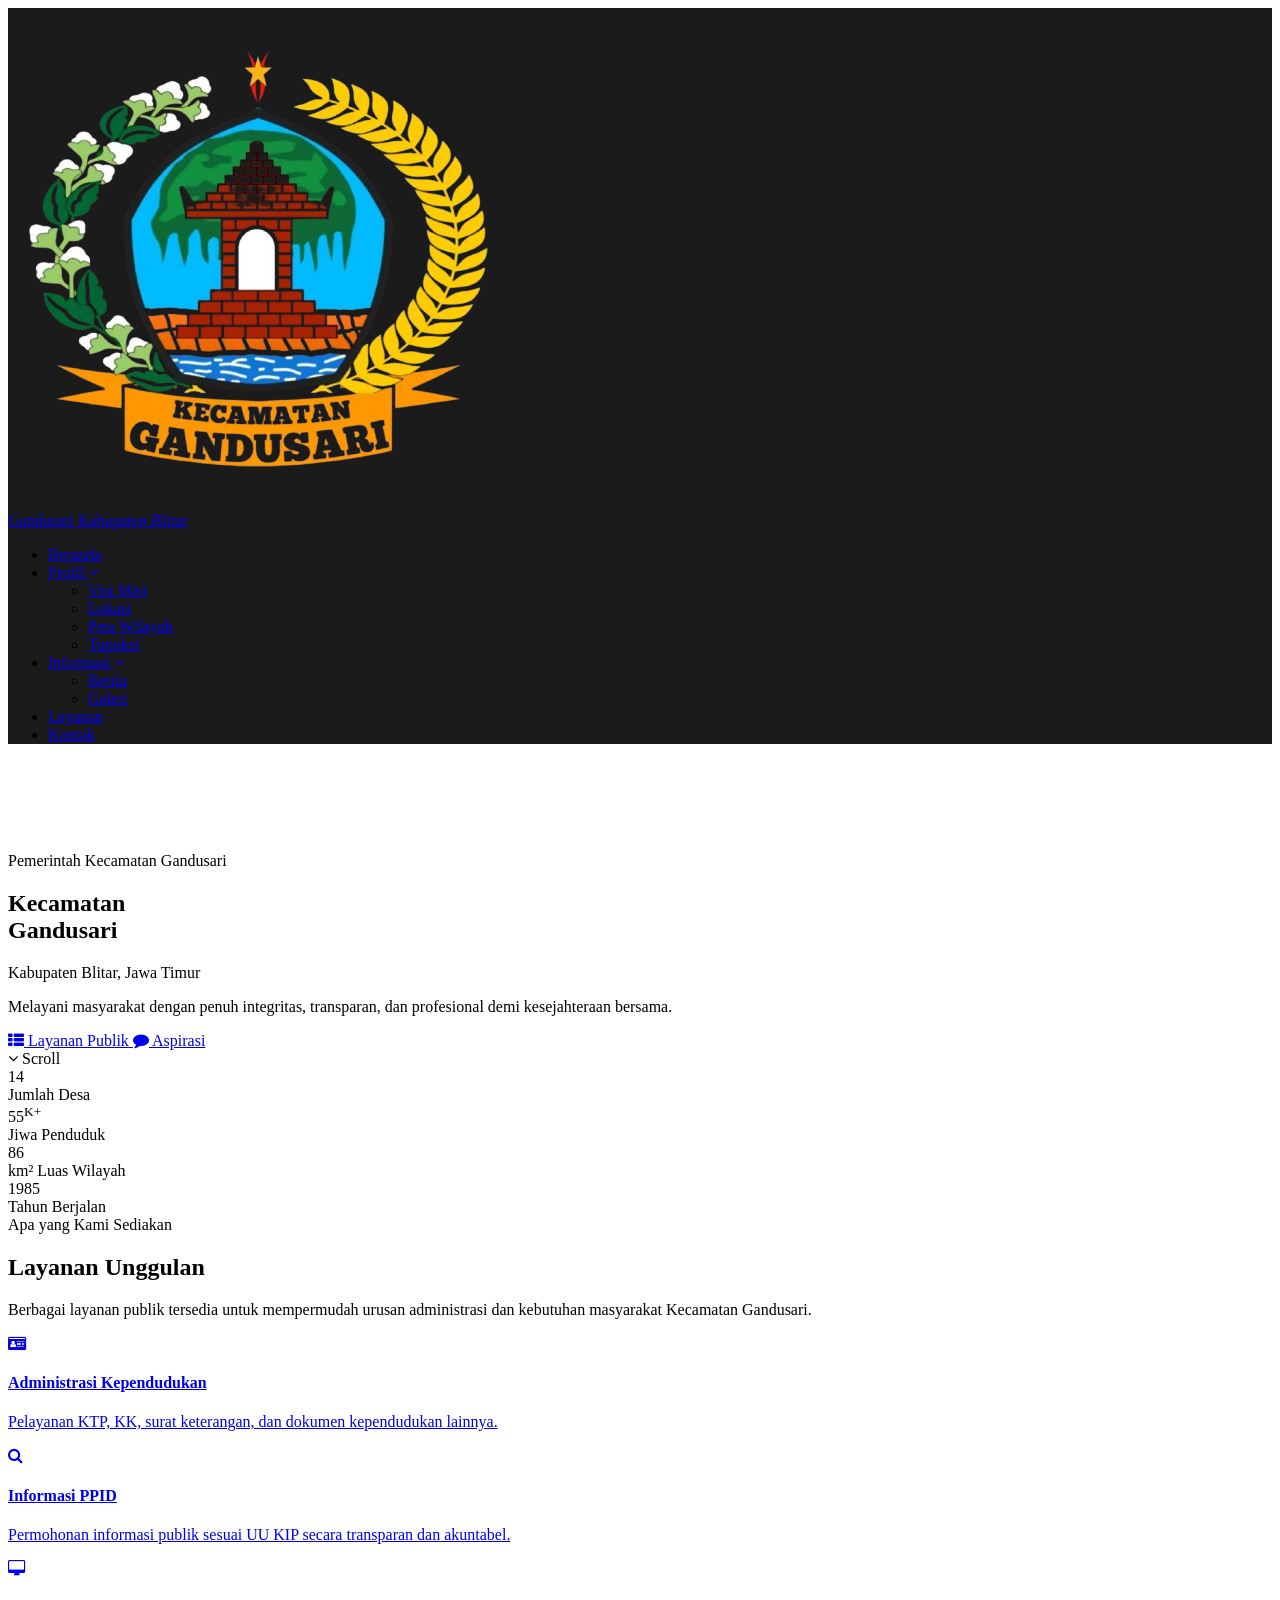
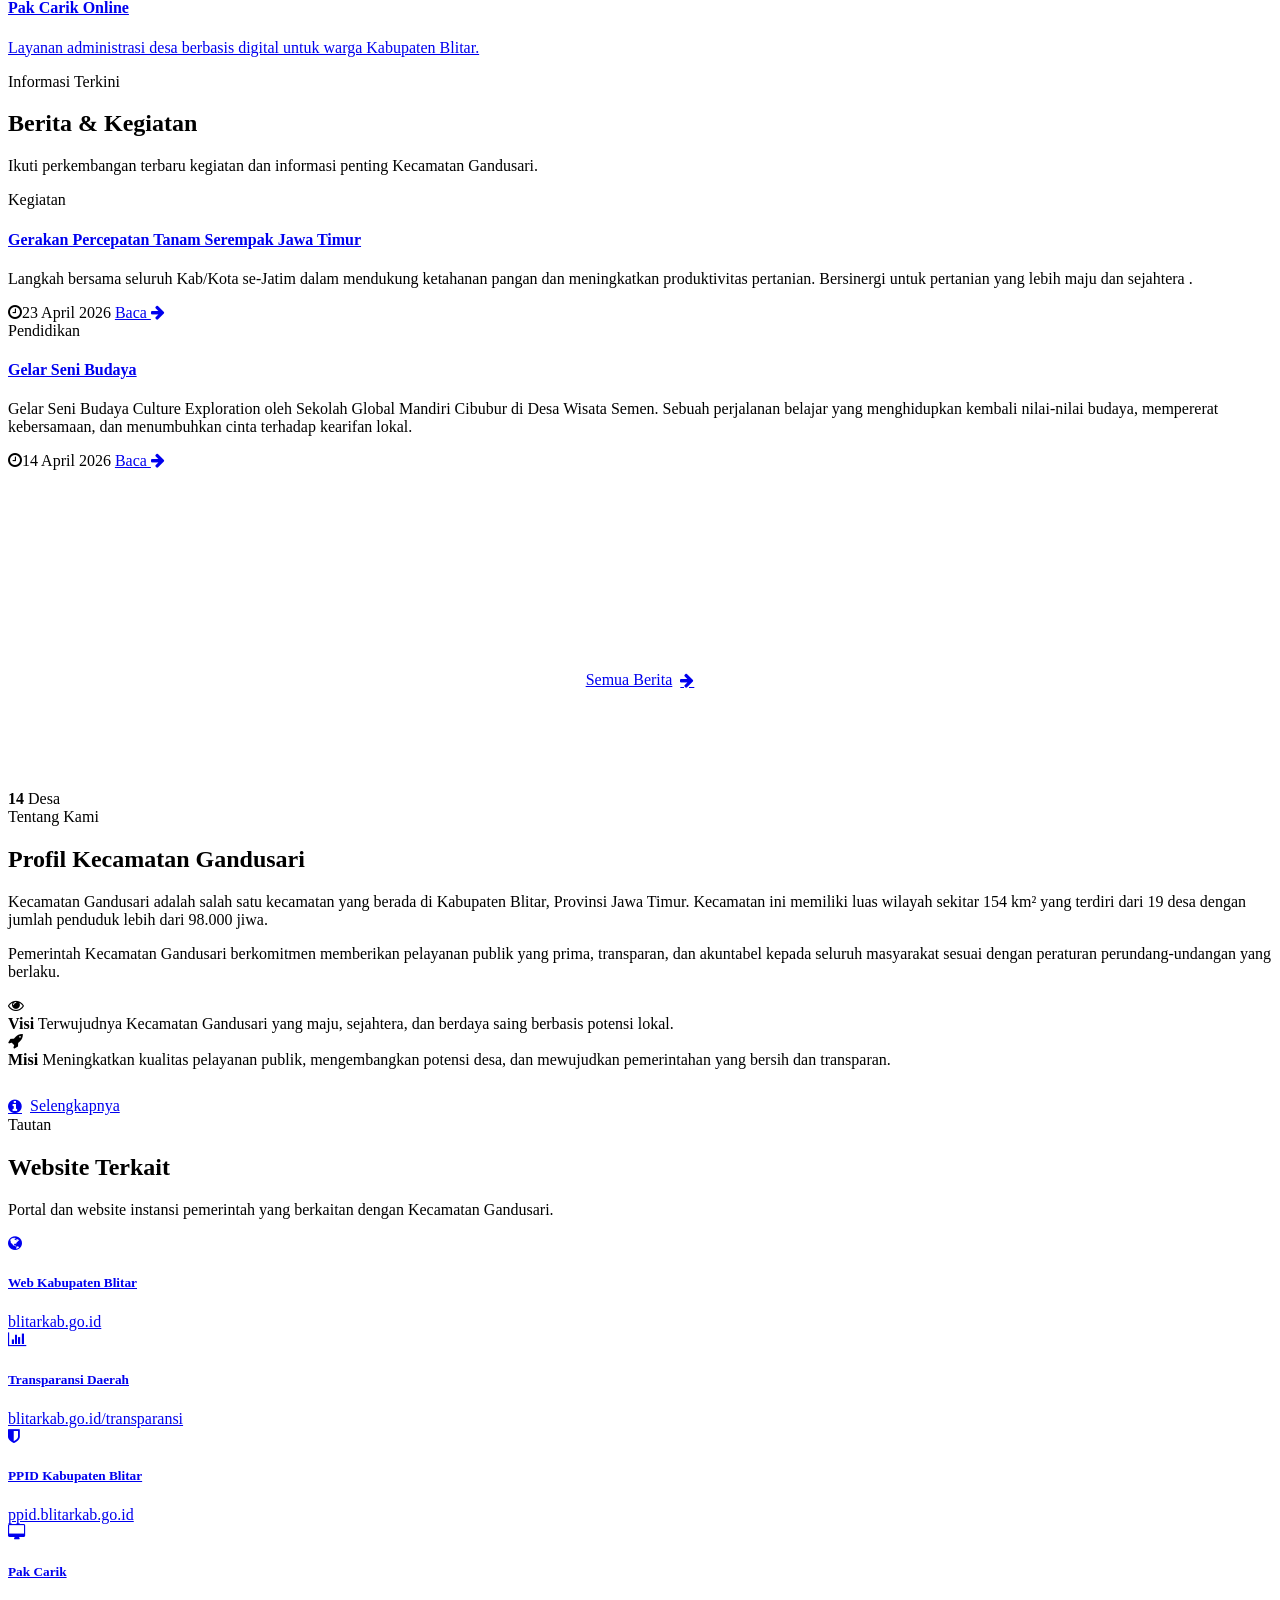
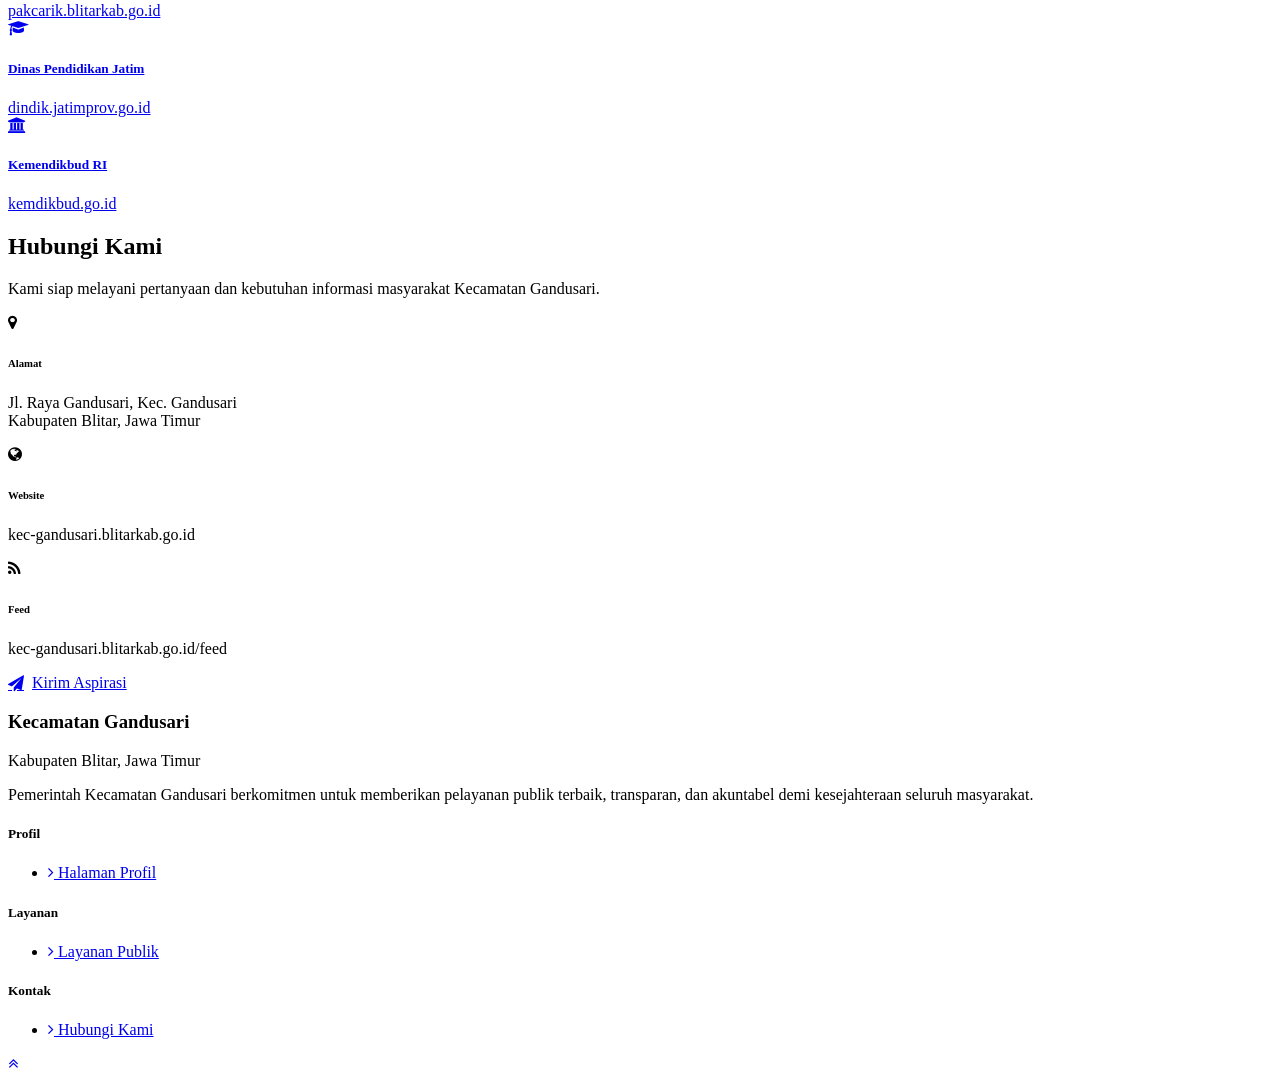
==== commit 9f01dddb: "Update index.html" ====
--- a/index.html
+++ b/index.html
@@ -16,6 +16,9 @@
       href="https://cdnjs.cloudflare.com/ajax/libs/animate.css/4.1.1/animate.min.css"
       rel="stylesheet"
     />
+
+    <link rel="icon" href="assets/logo.png"
+    
     <link rel="stylesheet" href="css/style.css" />
   </head>
   <body>
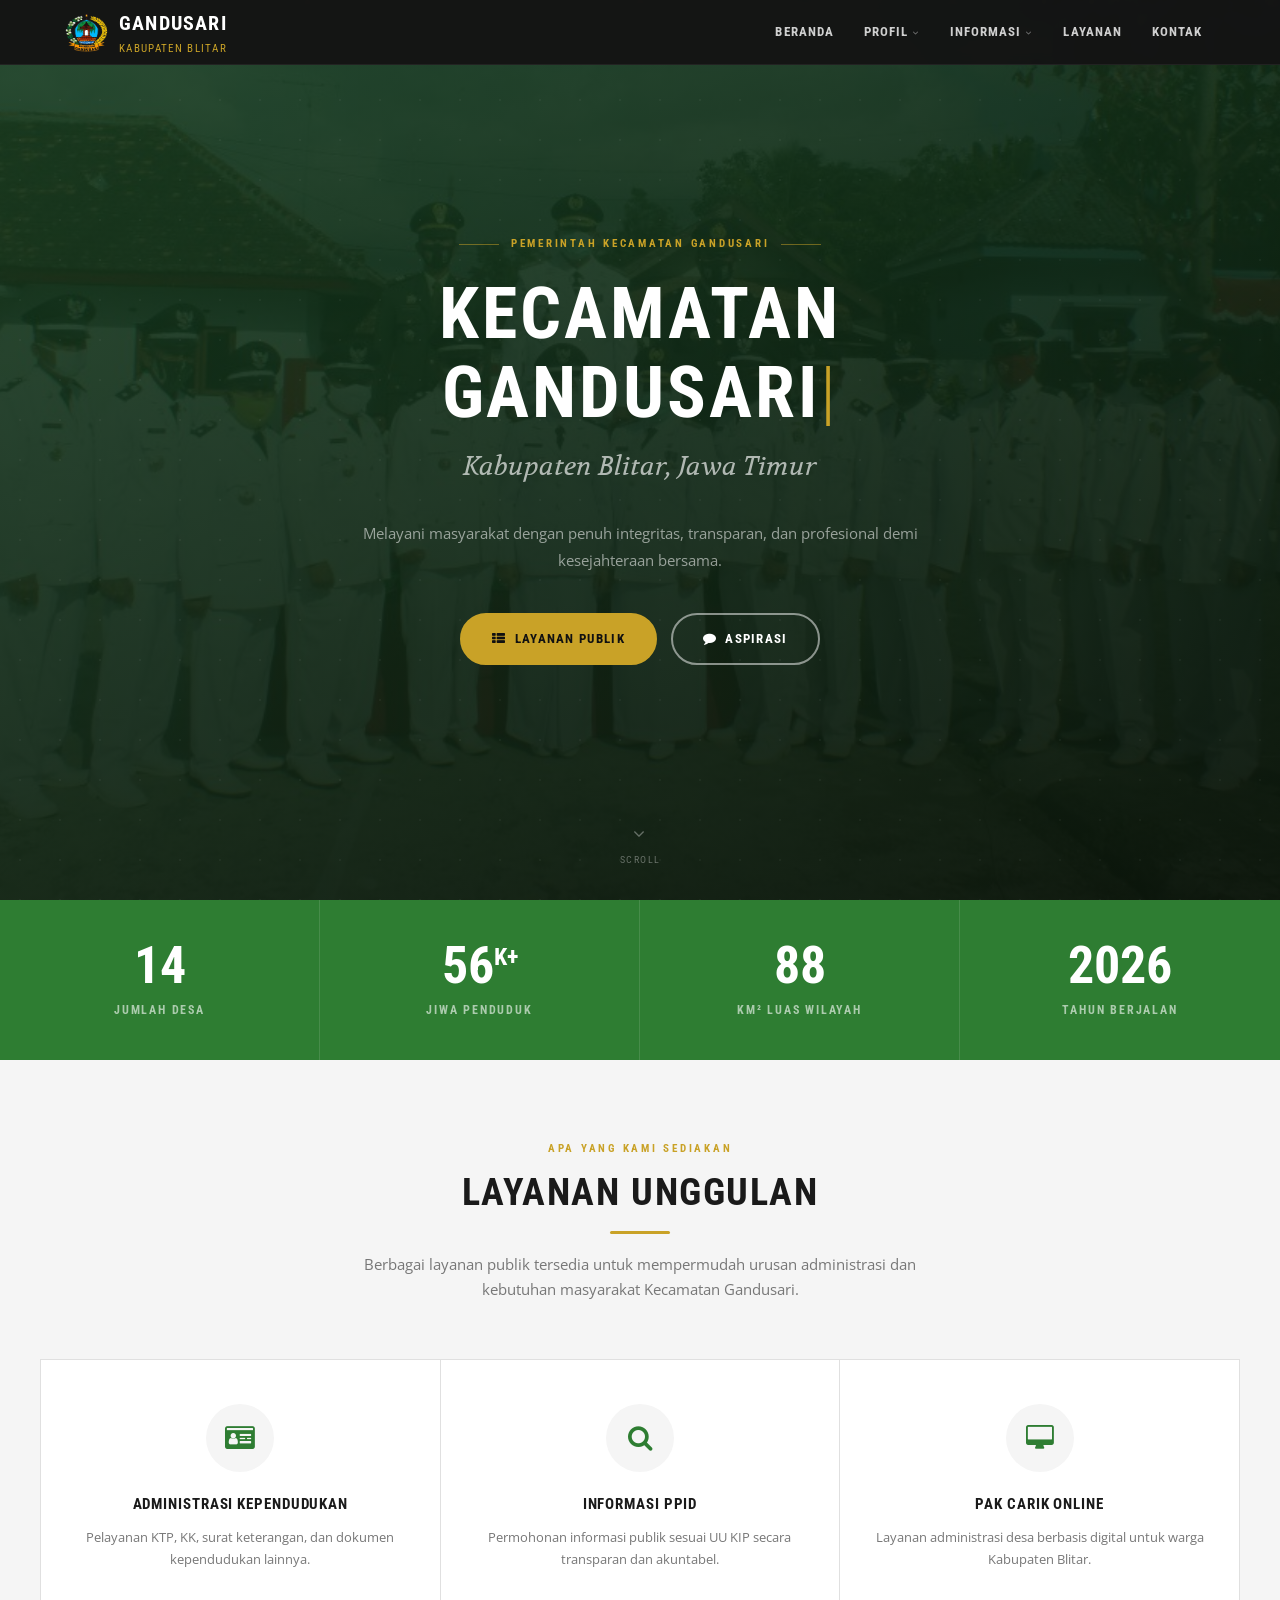
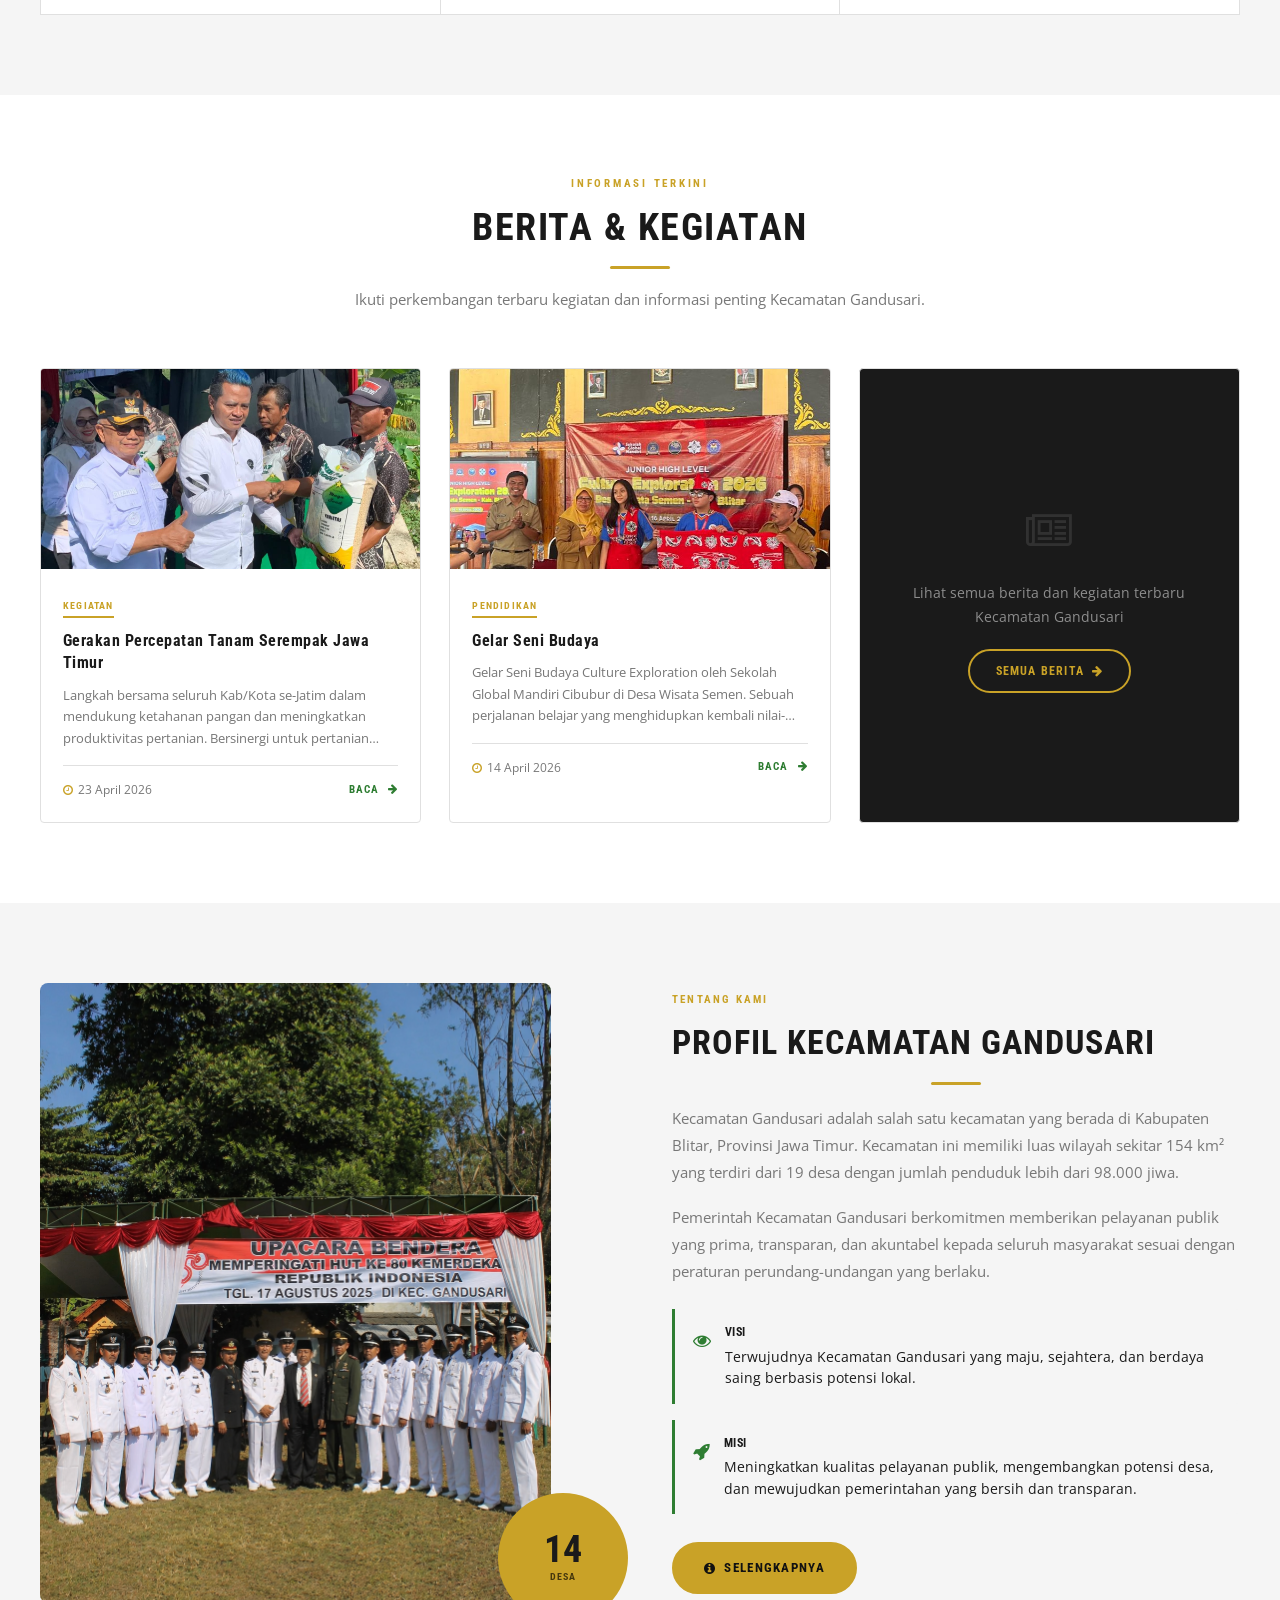
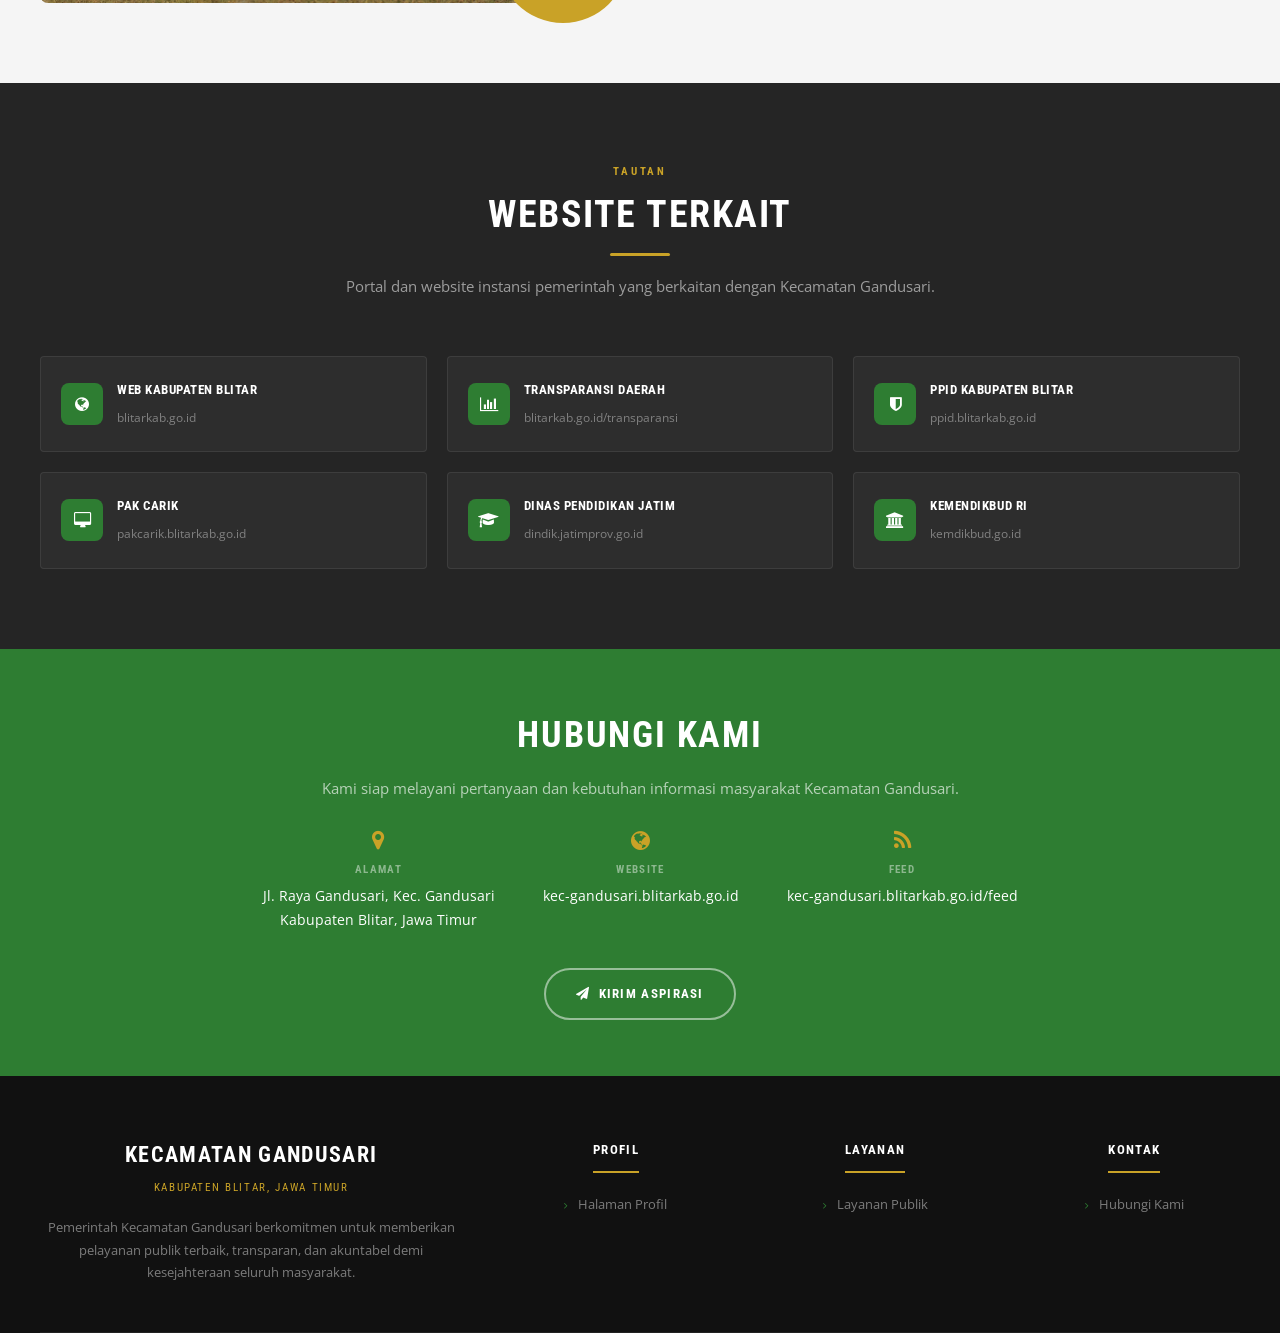
==== commit 8cf6abf6: "Update index.html" ====
--- a/index.html
+++ b/index.html
@@ -17,7 +17,7 @@
       rel="stylesheet"
     />
 
-    <link rel="icon" href="assets/logo.png"
+    <link rel="icon" href="assets/logo.png">
     
     <link rel="stylesheet" href="css/style.css" />
   </head>
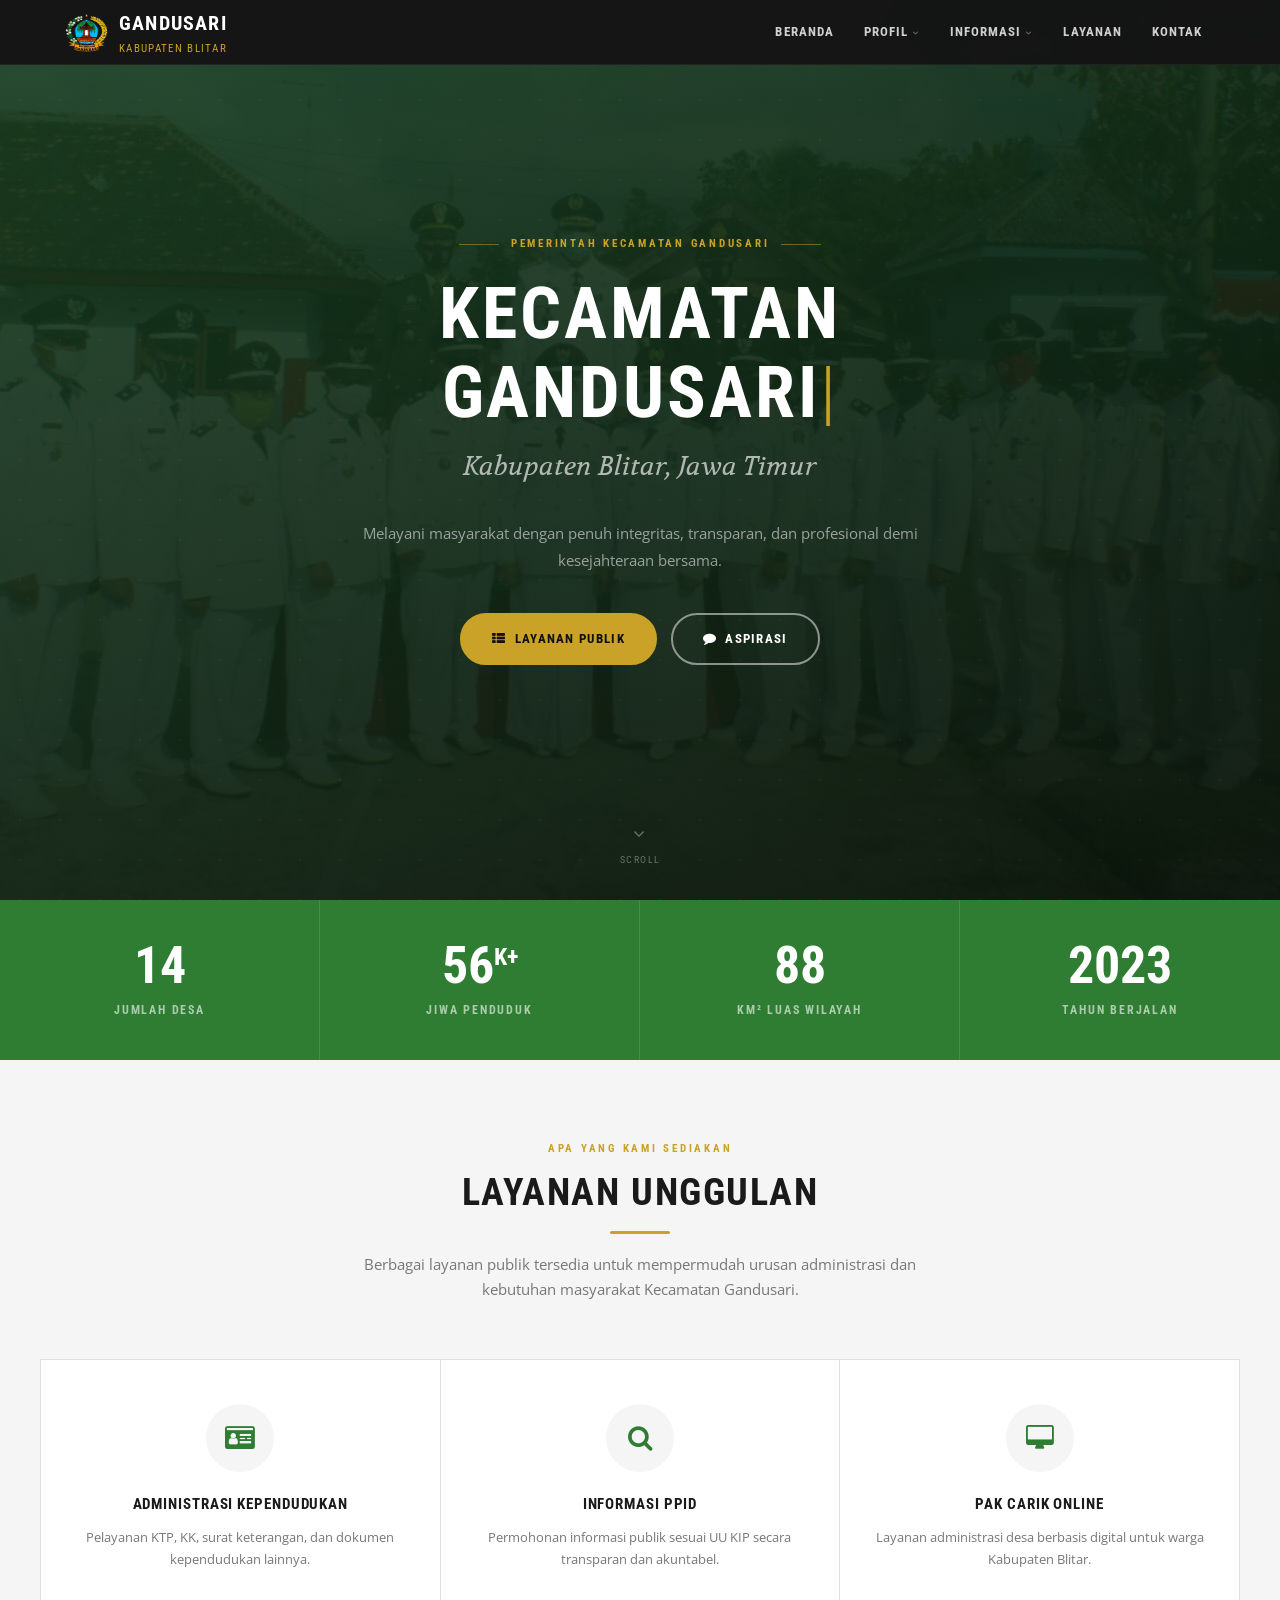
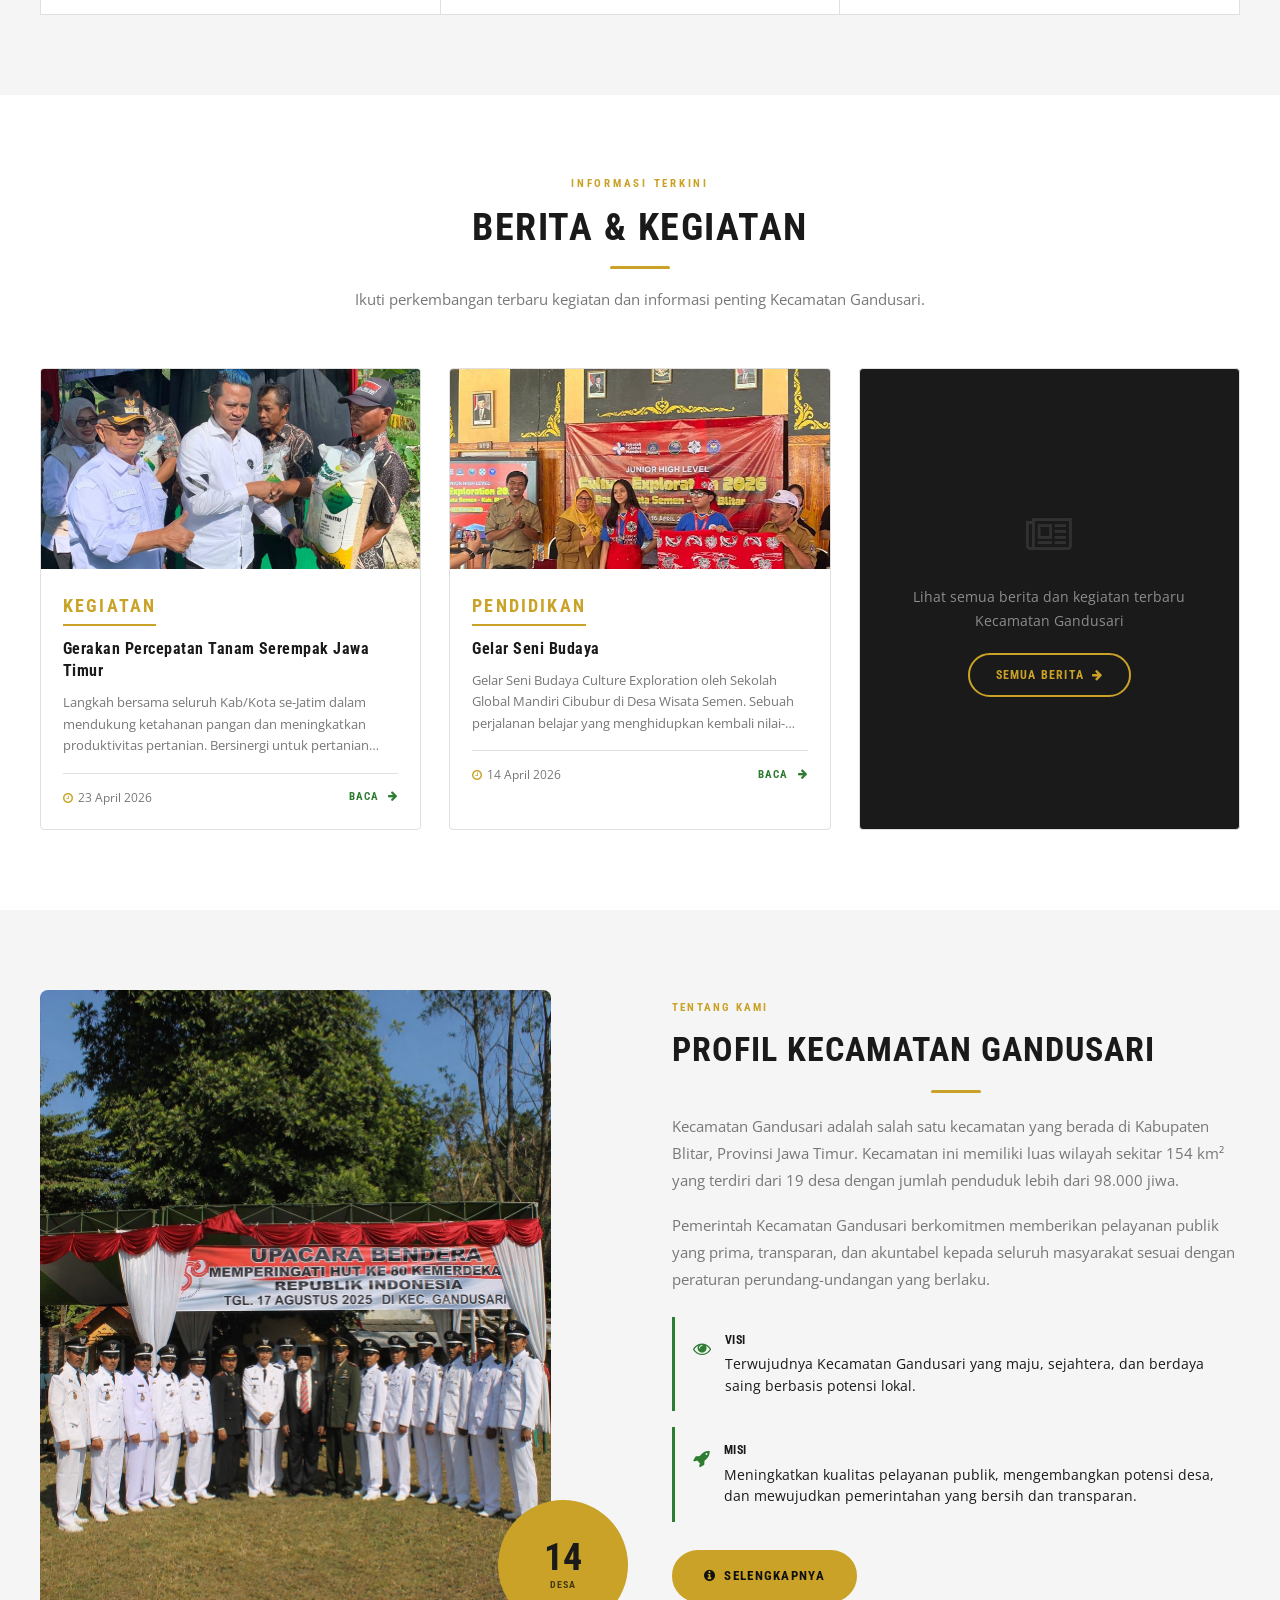
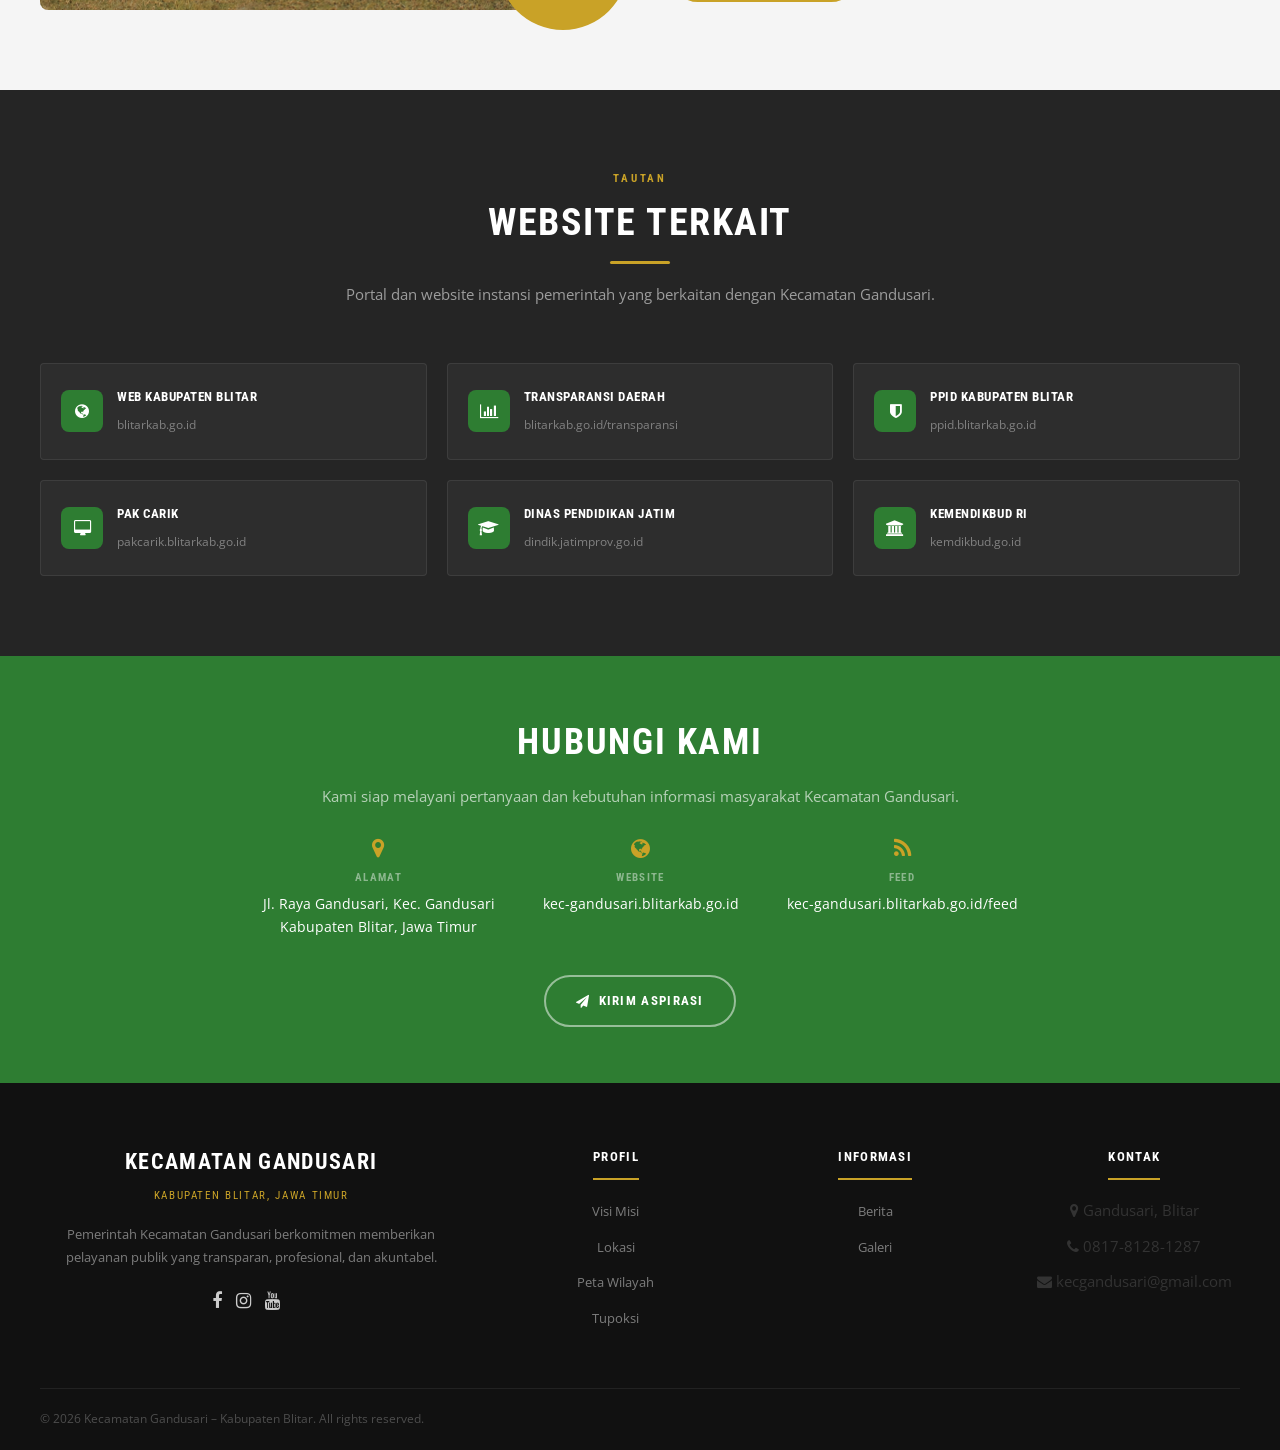
==== commit 3a133aed: "update web yoi" ====
--- a/index.html
+++ b/index.html
@@ -17,8 +17,8 @@
       rel="stylesheet"
     />
 
-    <link rel="icon" href="assets/logo.png">
-    
+    <link rel="icon" href="assets/logo.png" />
+
     <link rel="stylesheet" href="css/style.css" />
   </head>
   <body>
@@ -202,7 +202,7 @@
                 <span class="news-date"
                   ><i class="fa fa-clock-o"></i>23 April 2026</span
                 >
-                <a class="read-more" href="berita.html"
+                <a class="read-more" href="detail-berita1.html"
                   >Baca <i class="fa fa-arrow-right"></i
                 ></a>
               </div>
@@ -228,7 +228,7 @@
                 <span class="news-date"
                   ><i class="fa fa-clock-o"></i>14 April 2026</span
                 >
-                <a class="read-more" href="berita.html"
+                <a class="read-more" href="detail-berita2.html"
                   >Baca <i class="fa fa-arrow-right"></i
                 ></a>
               </div>
@@ -465,47 +465,60 @@
           <h3>Kecamatan Gandusari</h3>
           <div class="sub">Kabupaten Blitar, Jawa Timur</div>
           <p>
-            Pemerintah Kecamatan Gandusari berkomitmen untuk memberikan
-            pelayanan publik terbaik, transparan, dan akuntabel demi
-            kesejahteraan seluruh masyarakat.
+            Pemerintah Kecamatan Gandusari berkomitmen memberikan pelayanan
+            publik yang transparan, profesional, dan akuntabel.
           </p>
+
+          <!-- SOSIAL MEDIA -->
+          <div class="footer-social">
+            <a href="https://www.facebook.com/kecgandusariblitar"
+              ><i class="fa fa-facebook"></i
+            ></a>
+            <a href="https://www.instagram.com/kecgandusariblitar/"
+              ><i class="fa fa-instagram"></i
+            ></a>
+            <a href="https://www.youtube.com/@kecgandusariblitar"
+              ><i class="fa fa-youtube"></i
+            ></a>
+          </div>
         </div>
 
         <!-- PROFIL -->
         <div class="footer-col">
           <h5>Profil</h5>
           <ul>
-            <li>
-              <a href="profil.html">
-                <i class="fa fa-angle-right"></i> Halaman Profil
-              </a>
-            </li>
+            <li><a href="profil.html#visi">Visi Misi</a></li>
+            <li><a href="profil.html#lokasi">Lokasi</a></li>
+            <li><a href="profil.html#peta">Peta Wilayah</a></li>
+            <li><a href="tupoksi.html">Tupoksi</a></li>
           </ul>
         </div>
 
-        <!-- LAYANAN -->
+        <!-- INFORMASI -->
         <div class="footer-col">
-          <h5>Layanan</h5>
+          <h5>Informasi</h5>
           <ul>
-            <li>
-              <a href="layanan.html">
-                <i class="fa fa-angle-right"></i> Layanan Publik
-              </a>
-            </li>
+            <li><a href="berita.html">Berita</a></li>
+            <li><a href="galeri.html">Galeri</a></li>
           </ul>
         </div>
 
-        <!-- KONTAK (GANTI LAPORAN) -->
+        <!-- KONTAK -->
         <div class="footer-col">
           <h5>Kontak</h5>
           <ul>
-            <li>
-              <a href="kontak.html">
-                <i class="fa fa-angle-right"></i> Hubungi Kami
-              </a>
-            </li>
+            <li><i class="fa fa-map-marker"></i> Gandusari, Blitar</li>
+            <li><i class="fa fa-phone"></i> 0817-8128-1287</li>
+            <li><i class="fa fa-envelope"></i> kecgandusari@gmail.com</li>
           </ul>
         </div>
+      </div>
+
+      <!-- COPYRIGHT -->
+      <div class="footer-bottom">
+        <p>
+          © 2026 Kecamatan Gandusari – Kabupaten Blitar. All rights reserved.
+        </p>
       </div>
     </footer>
 
--- a/css/style.css
+++ b/css/style.css
@@ -965,6 +965,18 @@
 .news-category {
   display: inline-block;
   font-family: var(--font-alt);
+  font-size: 18px;
+  font-weight: 700;
+  letter-spacing: 0.12em;
+  text-transform: uppercase;
+  color: var(--gold);
+  border-bottom: 2px solid var(--gold);
+  padding-bottom: 2px;
+  margin-bottom: 12px;
+}
+.news-category1 {
+  display: inline-block;
+  font-family: var(--font-alt);
   font-size: 10px;
   font-weight: 700;
   letter-spacing: 0.12em;
@@ -1544,6 +1556,21 @@
 .footer-bottom a {
   color: var(--gold);
 }
+.footer-social {
+  margin-top: 16px;
+}
+
+.footer-social a {
+  display: inline-block;
+  margin-right: 10px;
+  color: #ccc;
+  font-size: 18px;
+  transition: 0.3s;
+}
+
+.footer-social a:hover {
+  color: var(--gold);
+}
 
 /* ── 19. SCROLL UP ── */
 .scroll-up {
@@ -1988,3 +2015,88 @@
     grid-template-columns: 1fr;
   }
 }
+
+/* ── 23. DETAIL BERITA ── */
+.detail-header {
+  padding-top: 120px;
+  padding-bottom: 50px;
+}
+.detail-breadcrumb {
+  font-size: 13px;
+  color: var(--text-muted);
+  margin-bottom: 18px;
+}
+.detail-breadcrumb a {
+  color: var(--green);
+}
+.detail-breadcrumb span {
+  margin: 0 6px;
+}
+.detail-title {
+  max-width: 900px;
+  font-family: var(--font-alt);
+  font-size: clamp(32px, 5vw, 56px);
+  line-height: 1.1;
+  text-transform: uppercase;
+  letter-spacing: 0.04em;
+  color: var(--dark);
+  margin: 16px 0;
+}
+.detail-meta {
+  display: flex;
+  gap: 18px;
+  flex-wrap: wrap;
+  color: var(--text-muted);
+  font-size: 13px;
+}
+.detail-meta i {
+  color: var(--gold);
+  margin-right: 6px;
+}
+.detail-container {
+  max-width: 900px;
+}
+.detail-image {
+  width: 100%;
+  height: 430px;
+  background: #eee center/cover no-repeat;
+  border-radius: 14px;
+  margin-bottom: 34px;
+  box-shadow: 0 14px 40px rgba(0, 0, 0, 0.08);
+}
+.detail-article {
+  background: #fff;
+  border: 1px solid #eee;
+  border-radius: 14px;
+  padding: 34px;
+  box-shadow: 0 12px 34px rgba(0, 0, 0, 0.05);
+}
+.detail-article p {
+  font-size: 16px;
+  line-height: 1.9;
+  color: #555;
+  margin-bottom: 18px;
+}
+.detail-article blockquote {
+  border-left: 4px solid var(--green);
+  background: var(--gray);
+  padding: 18px 22px;
+  margin: 24px 0;
+  font-family: var(--font-serif);
+  font-style: italic;
+  color: var(--dark);
+}
+.detail-actions {
+  margin-top: 28px;
+}
+@media (max-width: 600px) {
+  .detail-header {
+    padding-top: 95px;
+  }
+  .detail-image {
+    height: 260px;
+  }
+  .detail-article {
+    padding: 22px;
+  }
+}
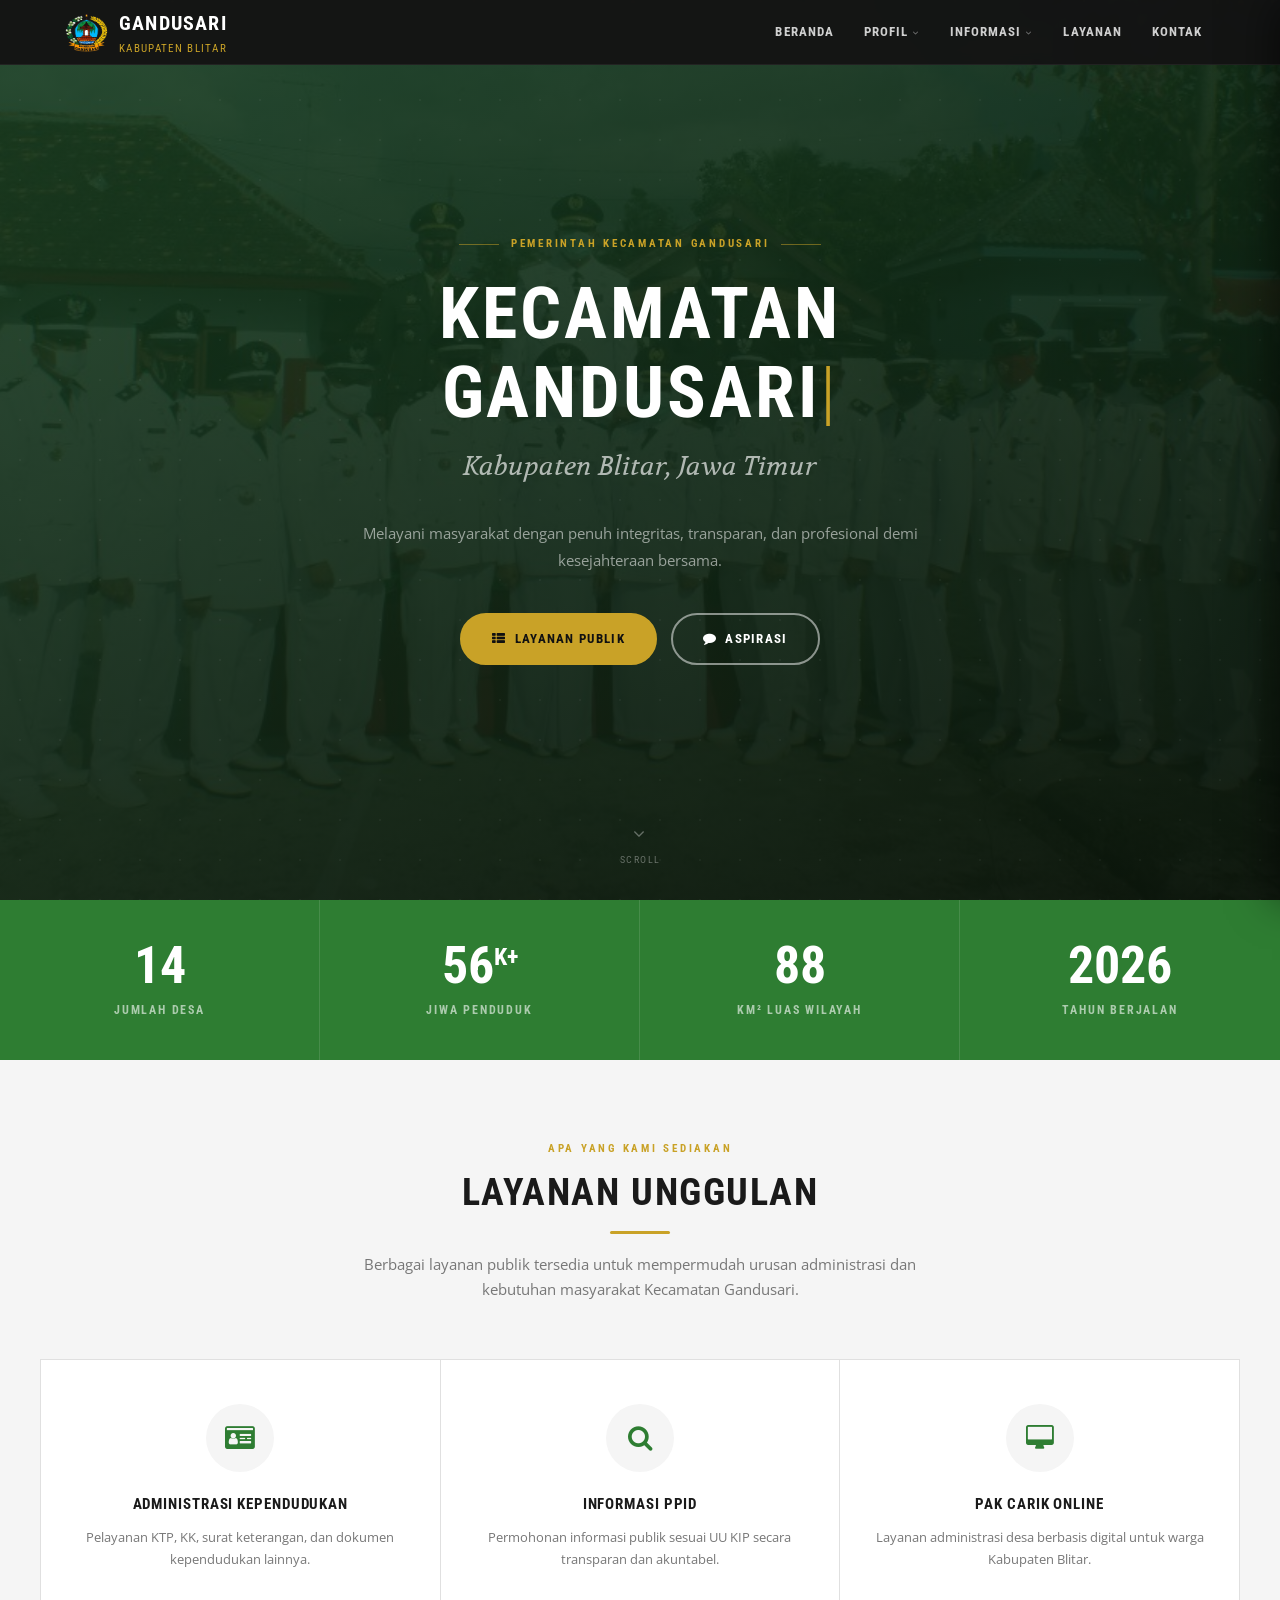
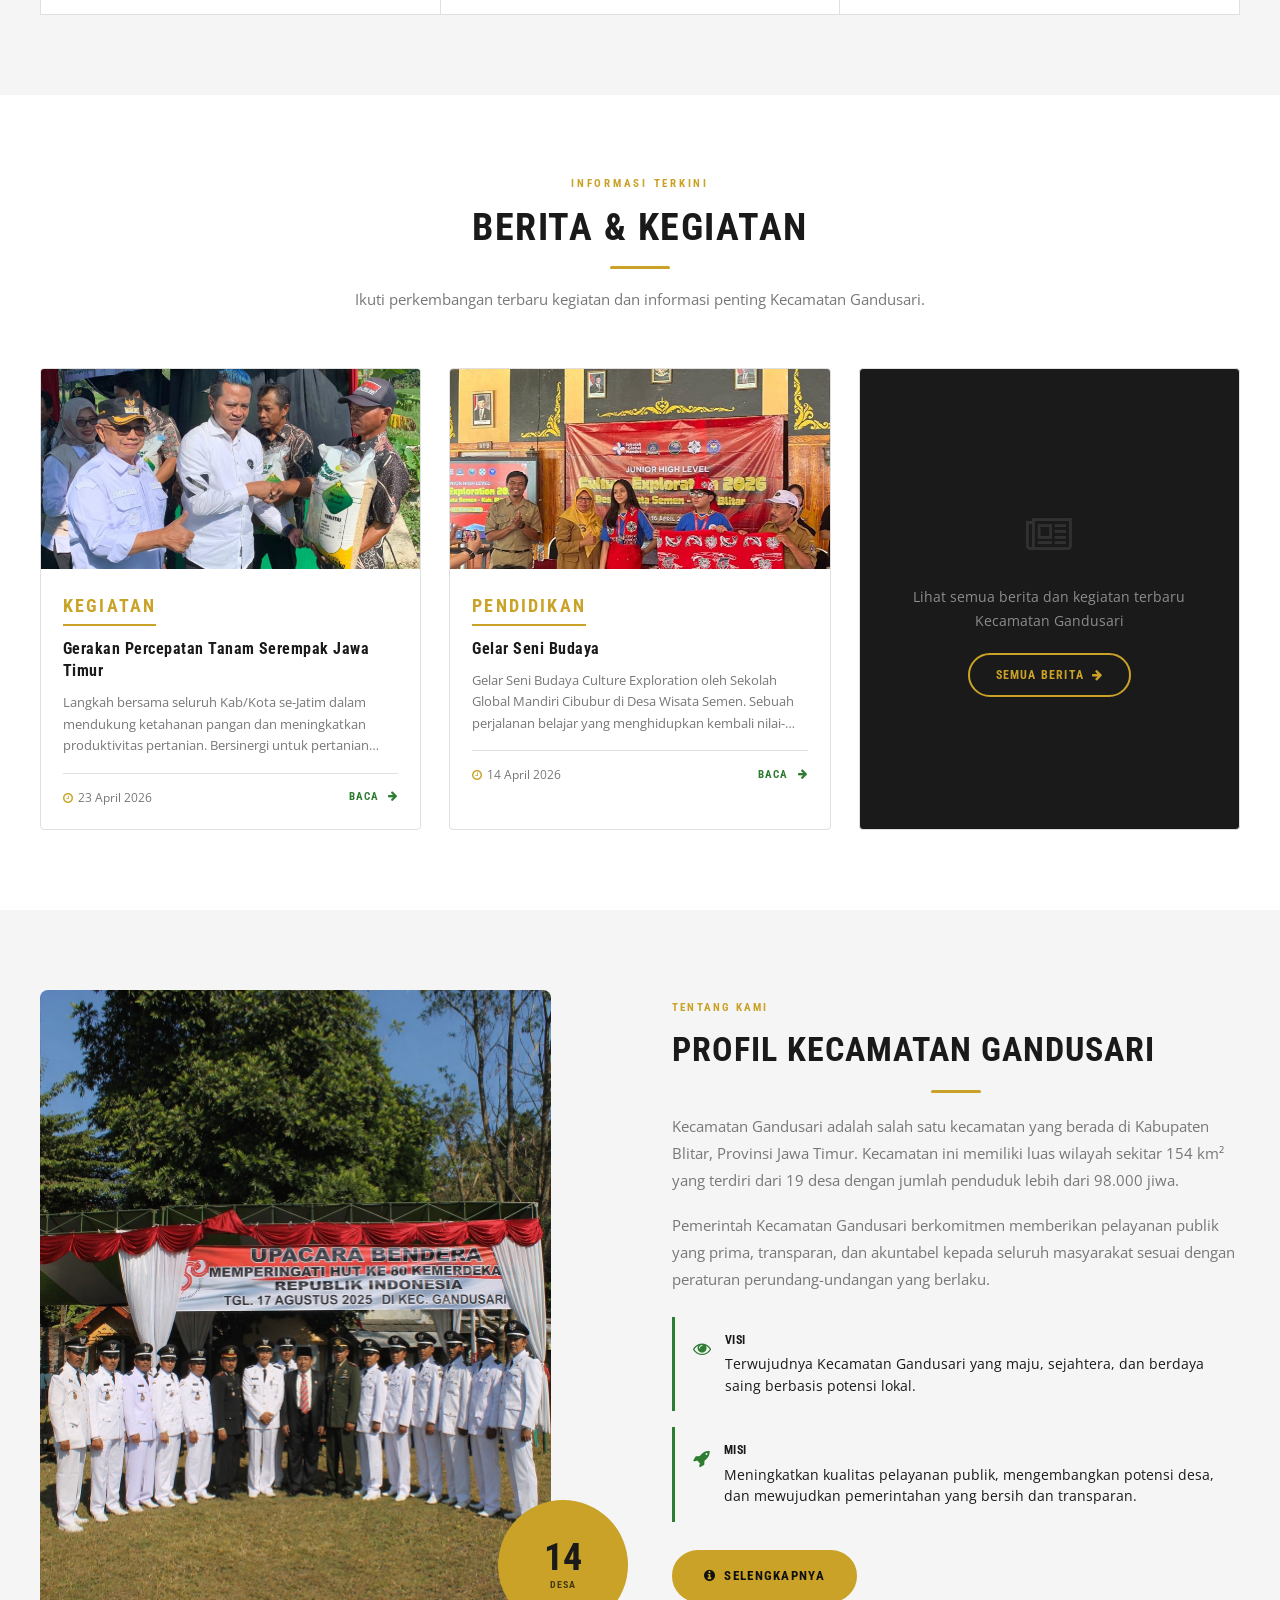
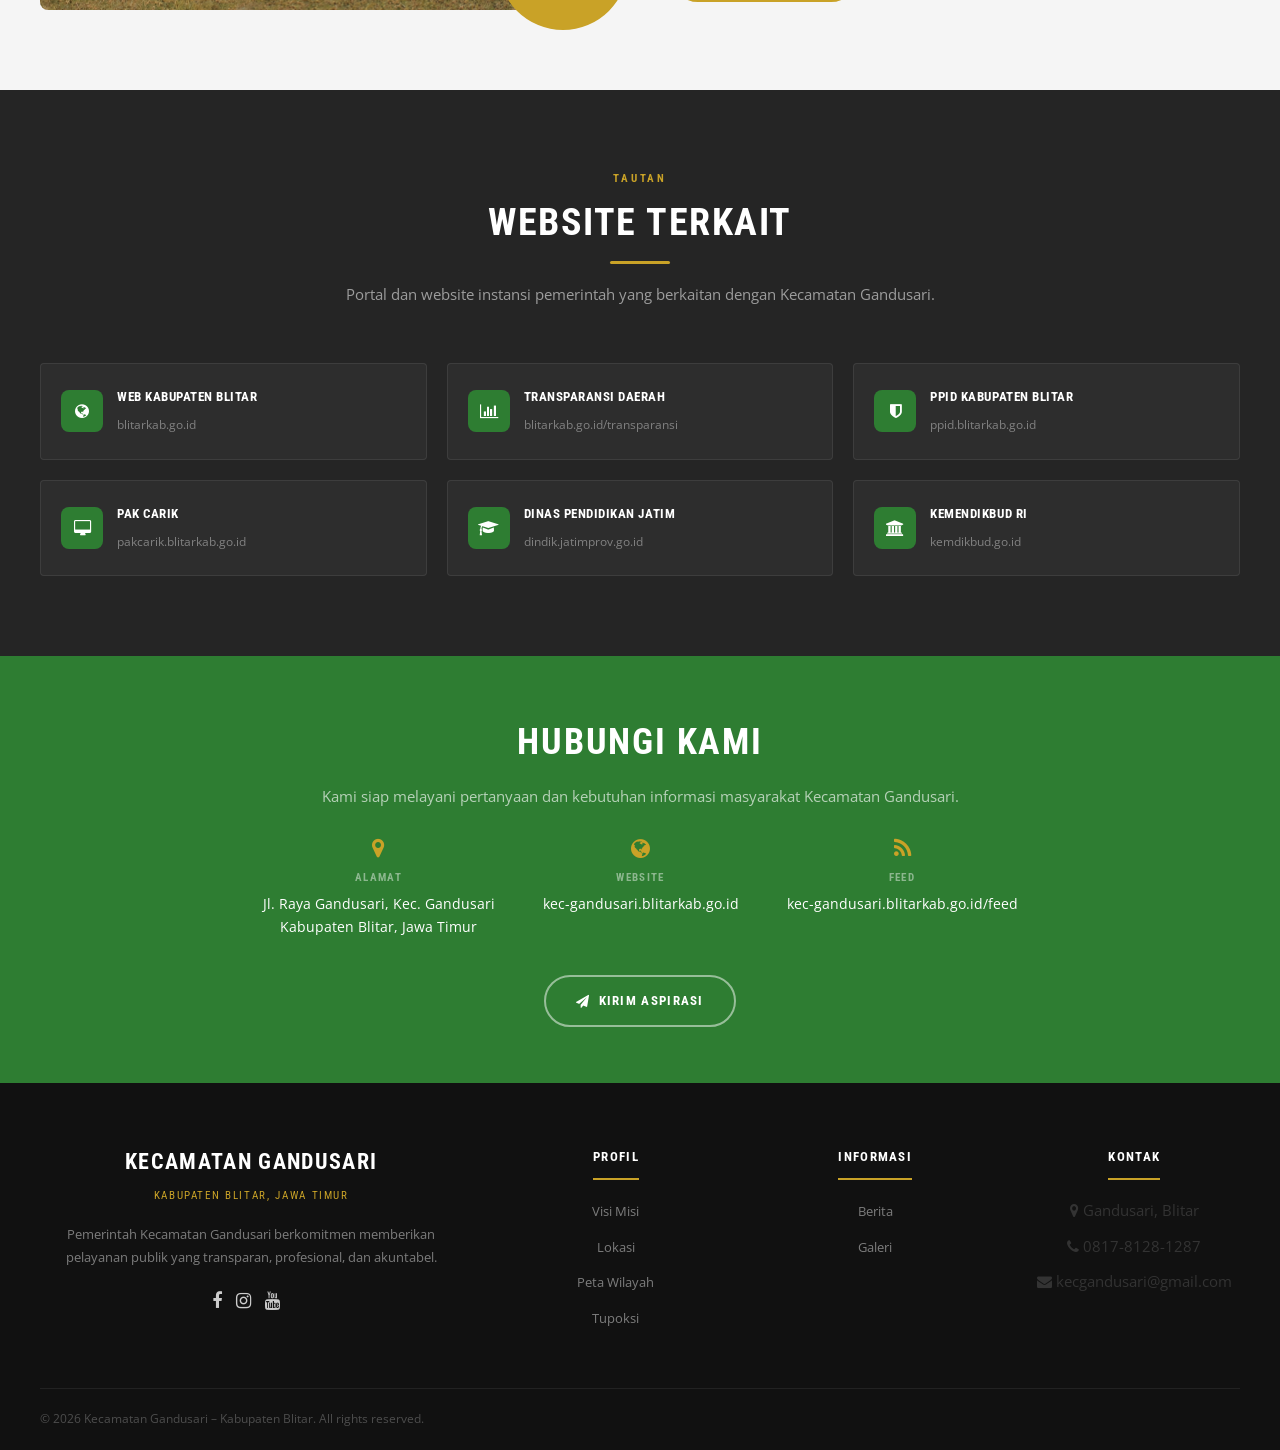
==== commit db40e6ab: "ngene tok aku yo iso" ====
--- a/index.html
+++ b/index.html
@@ -71,8 +71,73 @@
             <a class="nav-link" href="kontak.html">Kontak</a>
           </li>
         </ul>
+
+        <button class="hamburger" id="hamburgerBtn" aria-label="Buka menu">
+          <span></span>
+          <span></span>
+          <span></span>
+        </button>
       </div>
     </nav>
+    <!-- OVERLAY -->
+    <div class="sidebar-overlay" id="sidebarOverlay"></div>
+
+    <!-- MOBILE SIDEBAR -->
+    <aside class="mobile-sidebar" id="mobileSidebar">
+      <div class="sidebar-header">
+        <a href="index.html" class="sidebar-brand">
+          <img src="assets/logo.png" alt="Logo" />
+          <div>
+            Gandusari
+            <small>Kabupaten Blitar</small>
+          </div>
+        </a>
+        <button class="sidebar-close" id="sidebarClose" aria-label="Tutup menu">
+          <i class="fa fa-times"></i>
+        </button>
+      </div>
+
+      <nav class="sidebar-nav">
+        <div class="sidebar-nav-item">
+          <a class="sidebar-nav-link" href="index.html">Beranda</a>
+        </div>
+        <div class="sidebar-nav-item has-sub">
+          <span class="sidebar-nav-link">
+            Profil <i class="fa fa-chevron-down"></i>
+          </span>
+          <div class="sidebar-submenu">
+            <a href="profil.html#visi">Visi Misi</a>
+            <a href="profil.html#lokasi">Lokasi</a>
+            <a href="profil.html#peta">Peta Wilayah</a>
+            <a href="tupoksi.html">Tupoksi</a>
+          </div>
+        </div>
+        <div class="sidebar-nav-item has-sub">
+          <span class="sidebar-nav-link">
+            Informasi <i class="fa fa-chevron-down"></i>
+          </span>
+          <div class="sidebar-submenu">
+            <a href="berita.html">Berita</a>
+            <a href="galeri.html">Galeri</a>
+          </div>
+        </div>
+        <div class="sidebar-nav-item">
+          <a class="sidebar-nav-link" href="layanan.html">Layanan</a>
+        </div>
+        <div class="sidebar-nav-item">
+          <a class="sidebar-nav-link" href="kontak.html">Kontak</a>
+        </div>
+      </nav>
+
+      <div class="sidebar-footer">
+        <p>Ikuti Kami</p>
+        <div class="sf-links">
+          <a href="https://www.facebook.com/kecgandusariblitar"><i class="fa fa-facebook"></i></a>
+          <a href="https://www.instagram.com/kecgandusariblitar/"><i class="fa fa-instagram"></i></a>
+          <a href="https://www.youtube.com/@kecgandusariblitar"><i class="fa fa-youtube"></i></a>
+        </div>
+      </div>
+    </aside>
 
     <!-- HERO -->
     <section class="hero" id="home">
@@ -529,4 +594,4 @@
 
     <script src="js/script.js"></script>
   </body>
-</html>
+</html>
--- a/css/style.css
+++ b/css/style.css
@@ -1794,6 +1794,227 @@
   }
 }
 
+/* ── 20B. HAMBURGER & SLIDE-IN SIDEBAR ── */
+
+/* Tombol hamburger */
+.hamburger {
+  display: none;
+  flex-direction: column;
+  justify-content: center;
+  gap: 5px;
+  width: 40px;
+  height: 40px;
+  background: rgba(255,255,255,0.07);
+  border: 1px solid rgba(255,255,255,0.12);
+  border-radius: 8px;
+  cursor: pointer;
+  padding: 9px 8px;
+  transition: background 0.2s;
+  flex-shrink: 0;
+  z-index: 1100;
+  position: relative;
+}
+.hamburger:hover { background: rgba(255,255,255,0.13); }
+.hamburger span {
+  display: block;
+  height: 2px;
+  background: white;
+  border-radius: 2px;
+  transition: transform 0.35s cubic-bezier(0.22,1,0.36,1), opacity 0.2s;
+  transform-origin: center;
+}
+/* animasi X saat aktif */
+.hamburger.active span:nth-child(1) { transform: translateY(7px) rotate(45deg); }
+.hamburger.active span:nth-child(2) { opacity: 0; transform: scaleX(0); }
+.hamburger.active span:nth-child(3) { transform: translateY(-7px) rotate(-45deg); }
+
+/* Overlay gelap di belakang sidebar */
+.sidebar-overlay {
+  display: none;
+  position: fixed;
+  inset: 0;
+  background: rgba(0,0,0,0.55);
+  z-index: 1150;
+  opacity: 0;
+  transition: opacity 0.3s;
+  backdrop-filter: blur(2px);
+}
+.sidebar-overlay.active {
+  display: block;
+  opacity: 1;
+}
+
+/* Slide-in sidebar dari kanan */
+.mobile-sidebar {
+  position: fixed;
+  top: 0;
+  right: 0;
+  width: 290px;
+  height: 100%;
+  background: #111;
+  z-index: 1200;
+  transform: translateX(100%);
+  transition: transform 0.38s cubic-bezier(0.22,1,0.36,1);
+  display: flex;
+  flex-direction: column;
+  overflow-y: auto;
+  box-shadow: -8px 0 40px rgba(0,0,0,0.5);
+}
+.mobile-sidebar.open {
+  transform: translateX(0);
+}
+
+/* Header sidebar */
+.sidebar-header {
+  display: flex;
+  align-items: center;
+  justify-content: space-between;
+  padding: 18px 20px;
+  border-bottom: 1px solid rgba(255,255,255,0.08);
+  background: #0d0d0d;
+}
+.sidebar-brand {
+  font-family: var(--font-alt);
+  font-size: 16px;
+  font-weight: 700;
+  letter-spacing: 0.07em;
+  text-transform: uppercase;
+  color: white;
+  display: flex;
+  align-items: center;
+  gap: 10px;
+}
+.sidebar-brand img {
+  width: 34px;
+  height: 38px;
+  object-fit: contain;
+}
+.sidebar-brand small {
+  display: block;
+  font-size: 10px;
+  color: var(--gold);
+  font-weight: 400;
+  letter-spacing: 0.1em;
+  margin-top: 1px;
+}
+.sidebar-close {
+  width: 32px;
+  height: 32px;
+  background: rgba(255,255,255,0.07);
+  border: 1px solid rgba(255,255,255,0.1);
+  border-radius: 8px;
+  display: flex;
+  align-items: center;
+  justify-content: center;
+  color: white;
+  font-size: 16px;
+  cursor: pointer;
+  transition: background 0.2s, color 0.2s;
+  flex-shrink: 0;
+}
+.sidebar-close:hover { background: var(--gold); color: #111; }
+
+/* Nav utama di sidebar */
+.sidebar-nav {
+  padding: 12px 0;
+  flex: 1;
+}
+.sidebar-nav-item {
+  border-bottom: 1px solid rgba(255,255,255,0.05);
+}
+.sidebar-nav-link {
+  display: flex;
+  align-items: center;
+  justify-content: space-between;
+  padding: 13px 22px;
+  font-family: var(--font-alt);
+  font-size: 13.5px;
+  font-weight: 700;
+  letter-spacing: 0.08em;
+  text-transform: uppercase;
+  color: rgba(255,255,255,0.8);
+  transition: color 0.2s, background 0.2s, padding-left 0.2s;
+  cursor: pointer;
+}
+.sidebar-nav-link:hover {
+  color: var(--gold);
+  background: rgba(255,255,255,0.04);
+  padding-left: 28px;
+}
+.sidebar-nav-link .fa-chevron-down {
+  font-size: 10px;
+  opacity: 0.5;
+  transition: transform 0.3s;
+}
+.sidebar-nav-item.open .fa-chevron-down { transform: rotate(180deg); }
+
+/* Submenu di sidebar */
+.sidebar-submenu {
+  max-height: 0;
+  overflow: hidden;
+  background: rgba(255,255,255,0.03);
+  transition: max-height 0.35s cubic-bezier(0.22,1,0.36,1);
+}
+.sidebar-nav-item.open .sidebar-submenu {
+  max-height: 300px;
+}
+.sidebar-submenu a {
+  display: block;
+  padding: 10px 22px 10px 36px;
+  font-family: var(--font-alt);
+  font-size: 12px;
+  letter-spacing: 0.06em;
+  text-transform: uppercase;
+  color: rgba(255,255,255,0.5);
+  border-bottom: 1px solid rgba(255,255,255,0.04);
+  transition: color 0.2s, padding-left 0.2s;
+}
+.sidebar-submenu a:last-child { border-bottom: none; }
+.sidebar-submenu a::before {
+  content: '→';
+  margin-right: 8px;
+  font-size: 11px;
+  color: var(--gold);
+  opacity: 0.7;
+}
+.sidebar-submenu a:hover {
+  color: var(--gold);
+  padding-left: 42px;
+}
+
+/* Footer sidebar: kontak singkat */
+.sidebar-footer {
+  padding: 18px 22px;
+  border-top: 1px solid rgba(255,255,255,0.08);
+  background: #0d0d0d;
+}
+.sidebar-footer p {
+  font-size: 11px;
+  color: rgba(255,255,255,0.3);
+  font-family: var(--font-alt);
+  letter-spacing: 0.08em;
+  text-transform: uppercase;
+  margin-bottom: 10px;
+}
+.sidebar-footer .sf-links {
+  display: flex;
+  gap: 10px;
+}
+.sidebar-footer .sf-links a {
+  width: 34px;
+  height: 34px;
+  background: rgba(255,255,255,0.06);
+  border: 1px solid rgba(255,255,255,0.1);
+  border-radius: 8px;
+  display: flex;
+  align-items: center;
+  justify-content: center;
+  color: rgba(255,255,255,0.6);
+  font-size: 14px;
+  transition: background 0.2s, color 0.2s;
+}
+.sidebar-footer .sf-links a:hover { background: var(--gold); color: #111; }
+
 /* ── 21. RESPONSIVE ── */
 
 /* Tablet (≤ 992px) */
@@ -1805,6 +2026,11 @@
   /* Navbar */
   .nav-menu {
     display: none;
+  }
+
+  /* Hamburger tampil di tablet & mobile */
+  .hamburger {
+    display: flex;
   }
 
   /* Stats */
@@ -2099,4 +2325,4 @@
   .detail-article {
     padding: 22px;
   }
-}
+}
